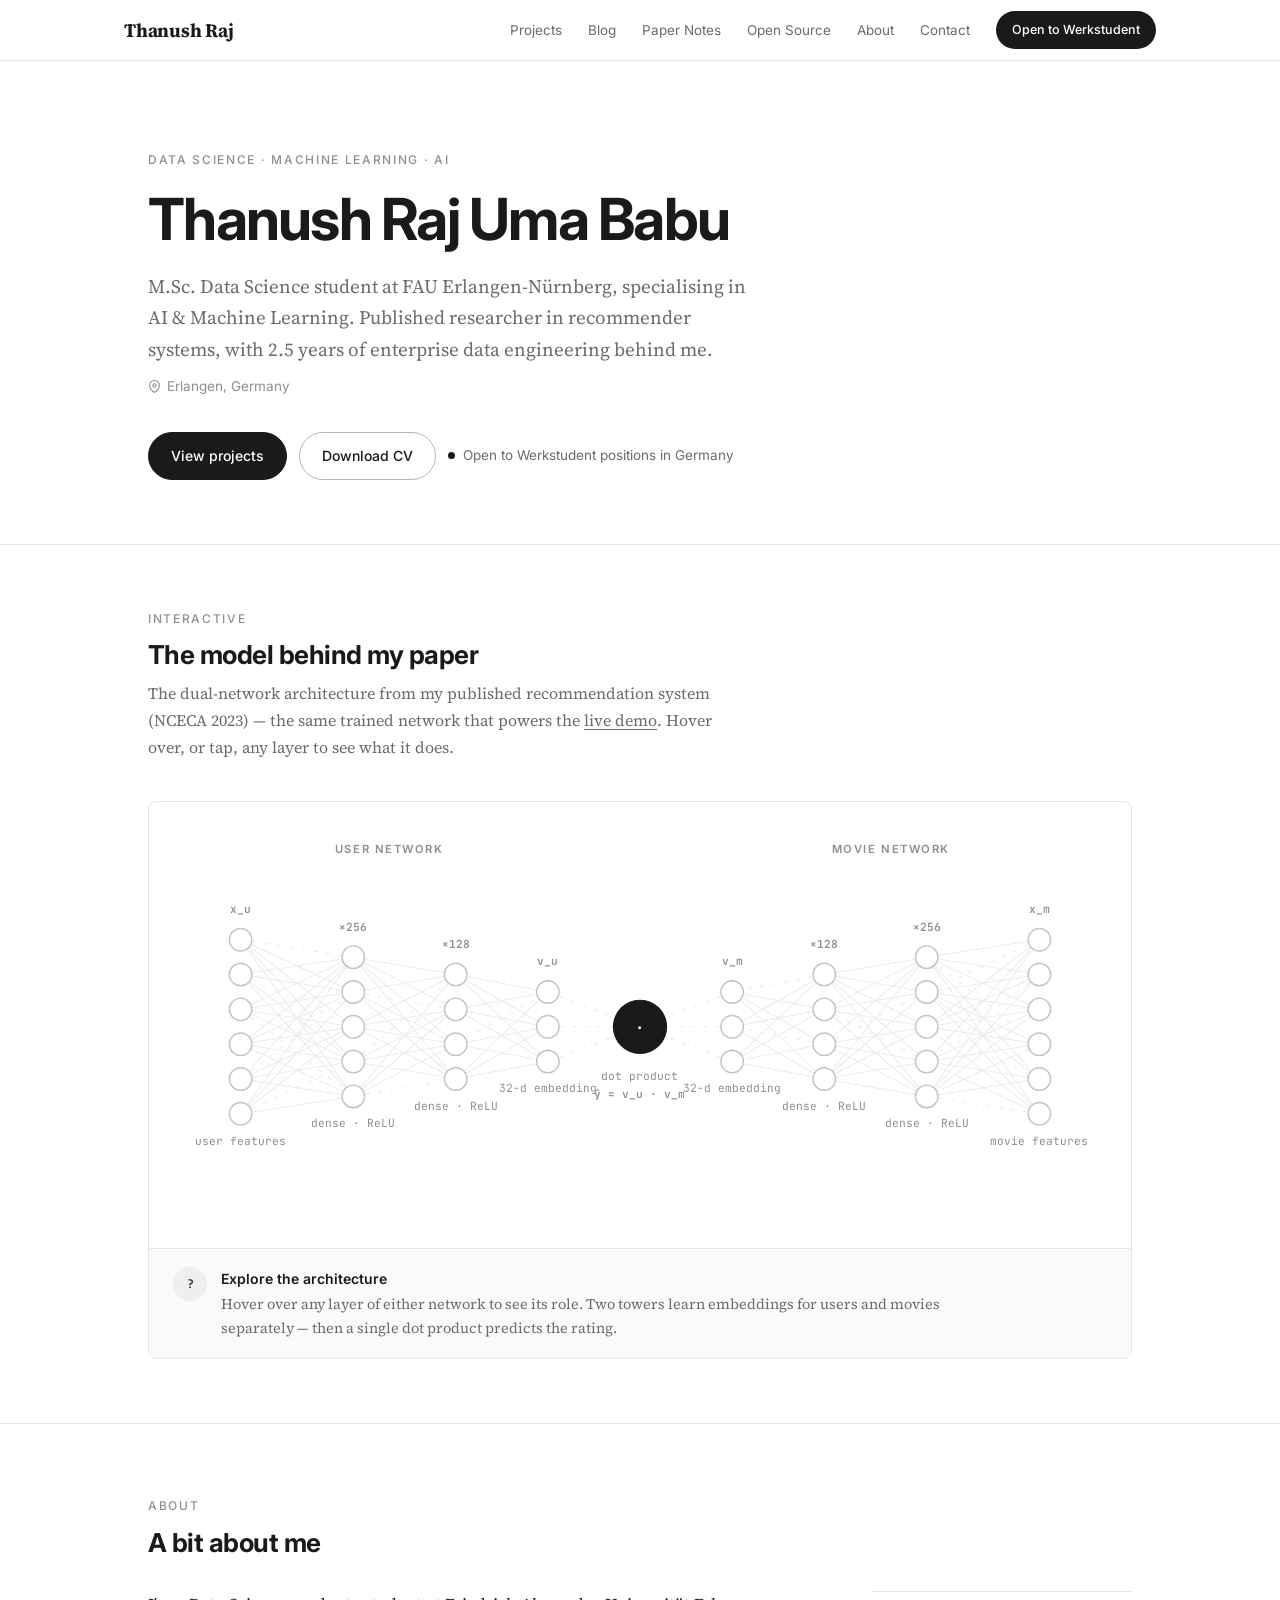
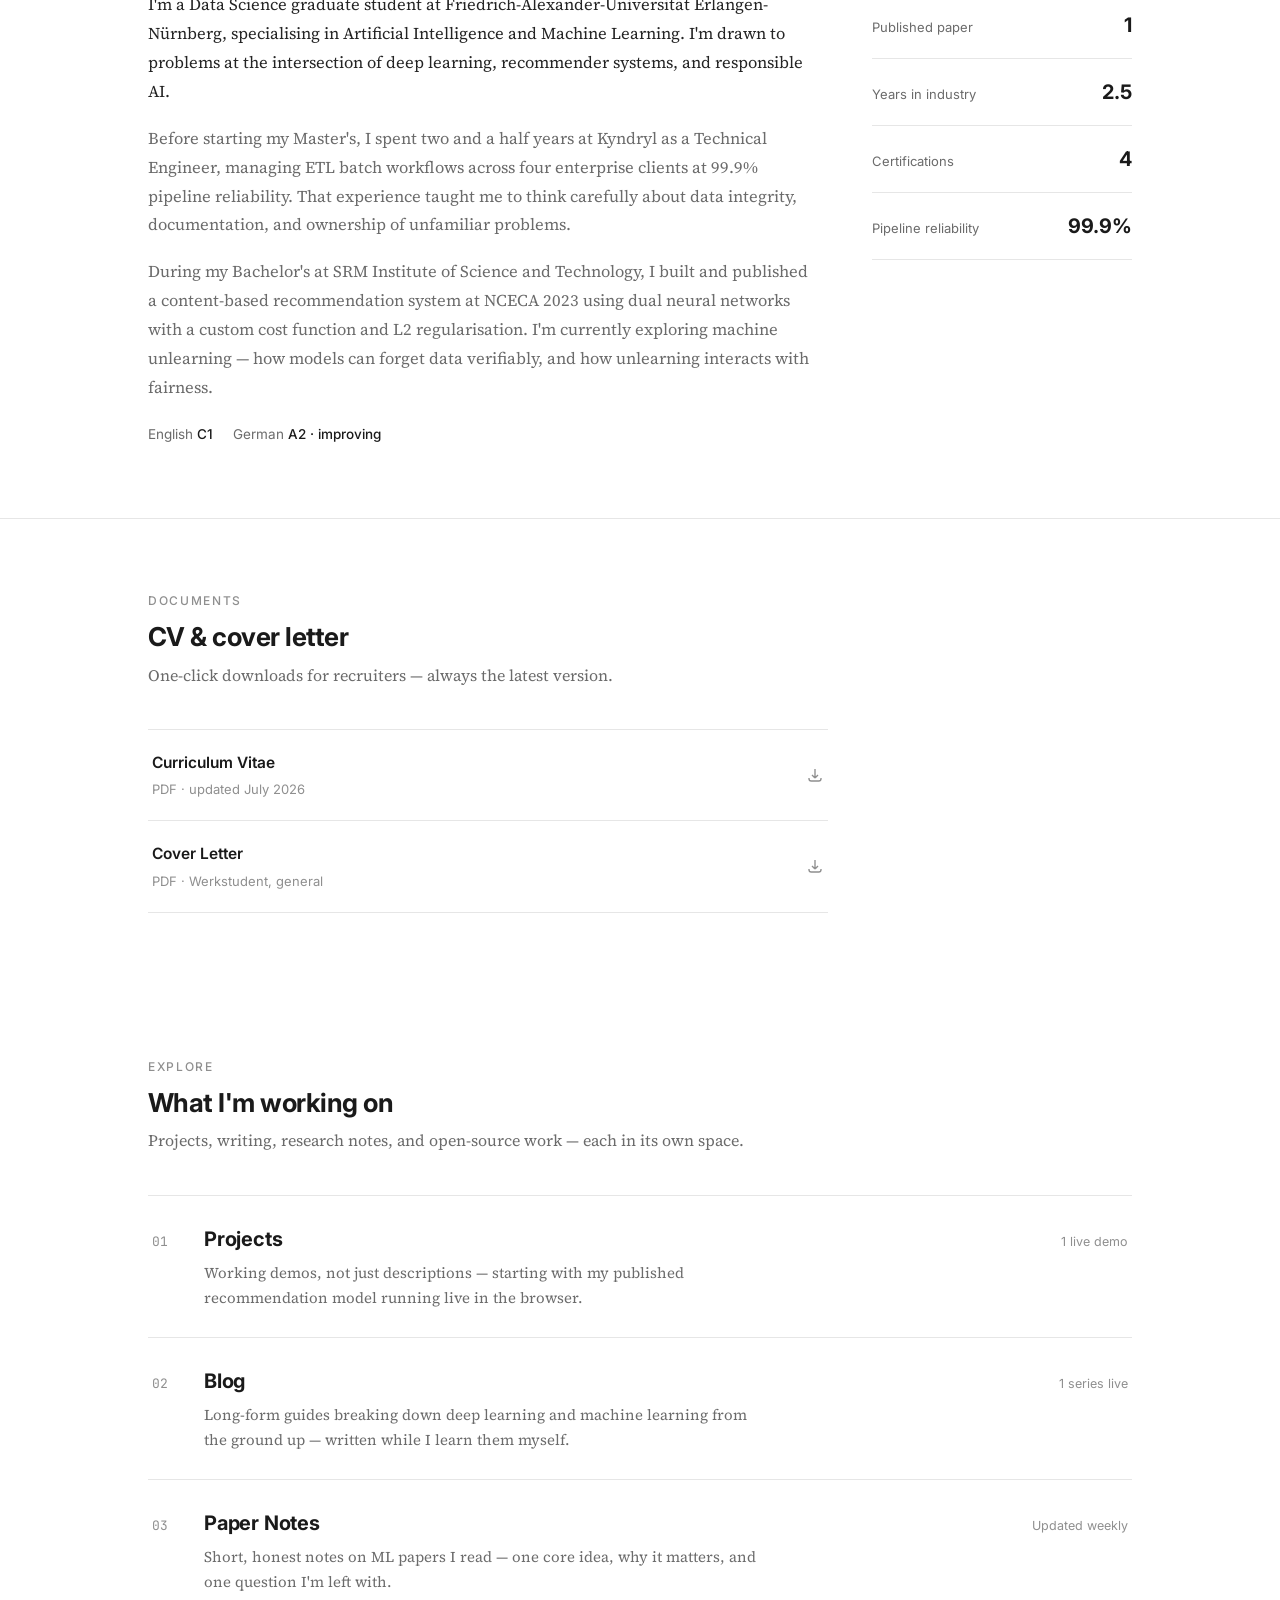
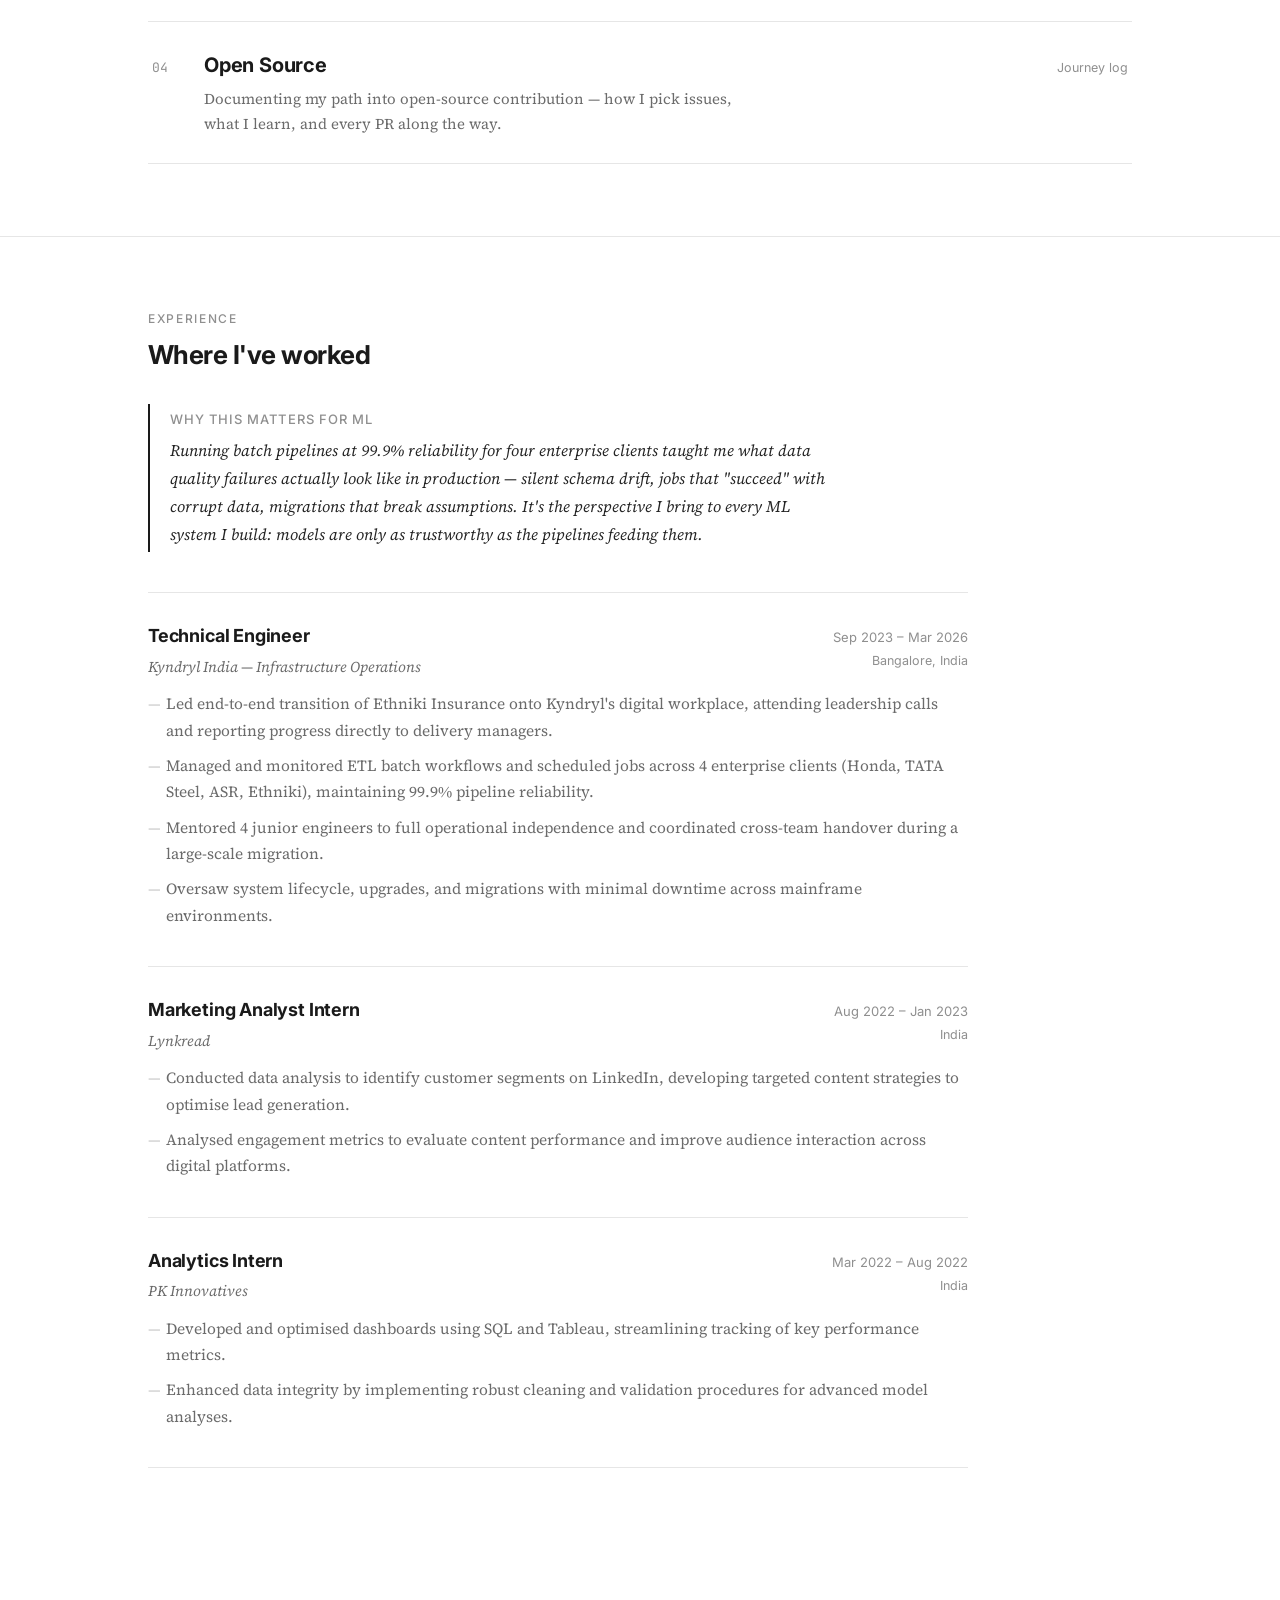
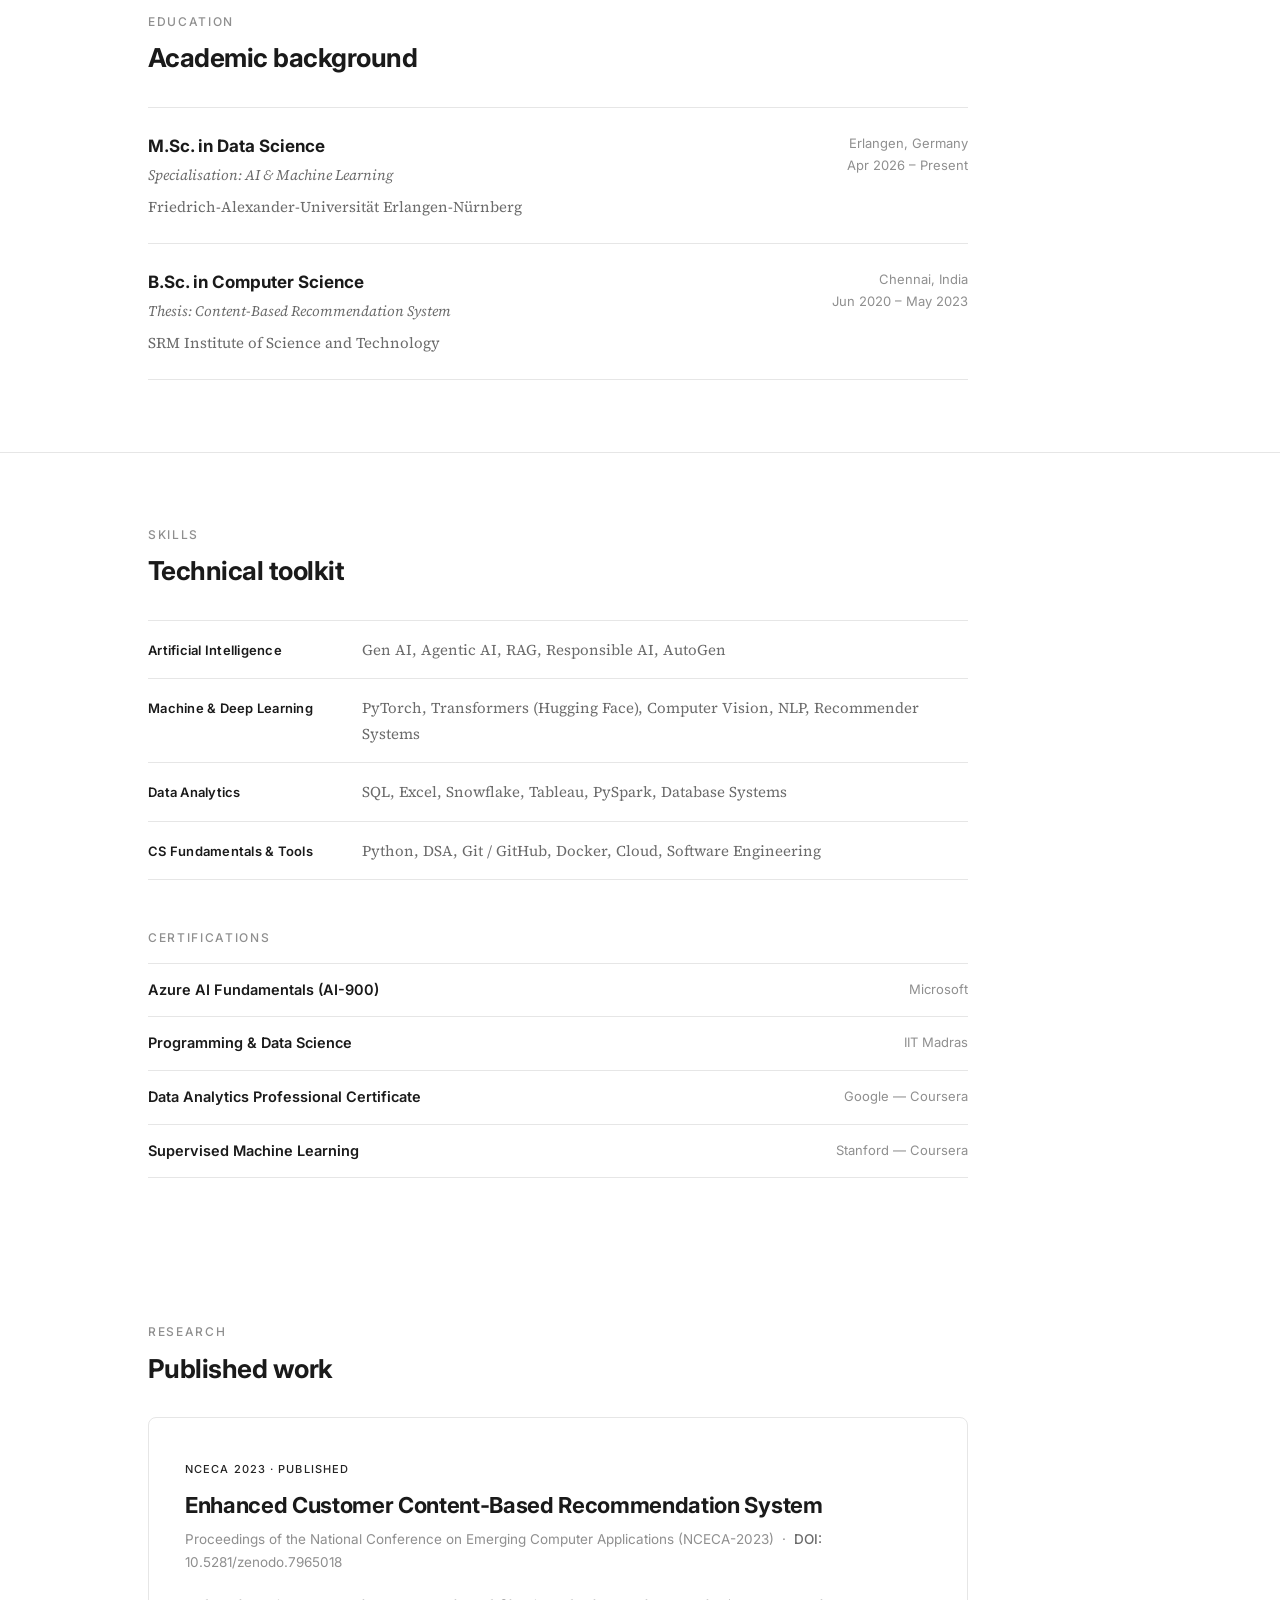
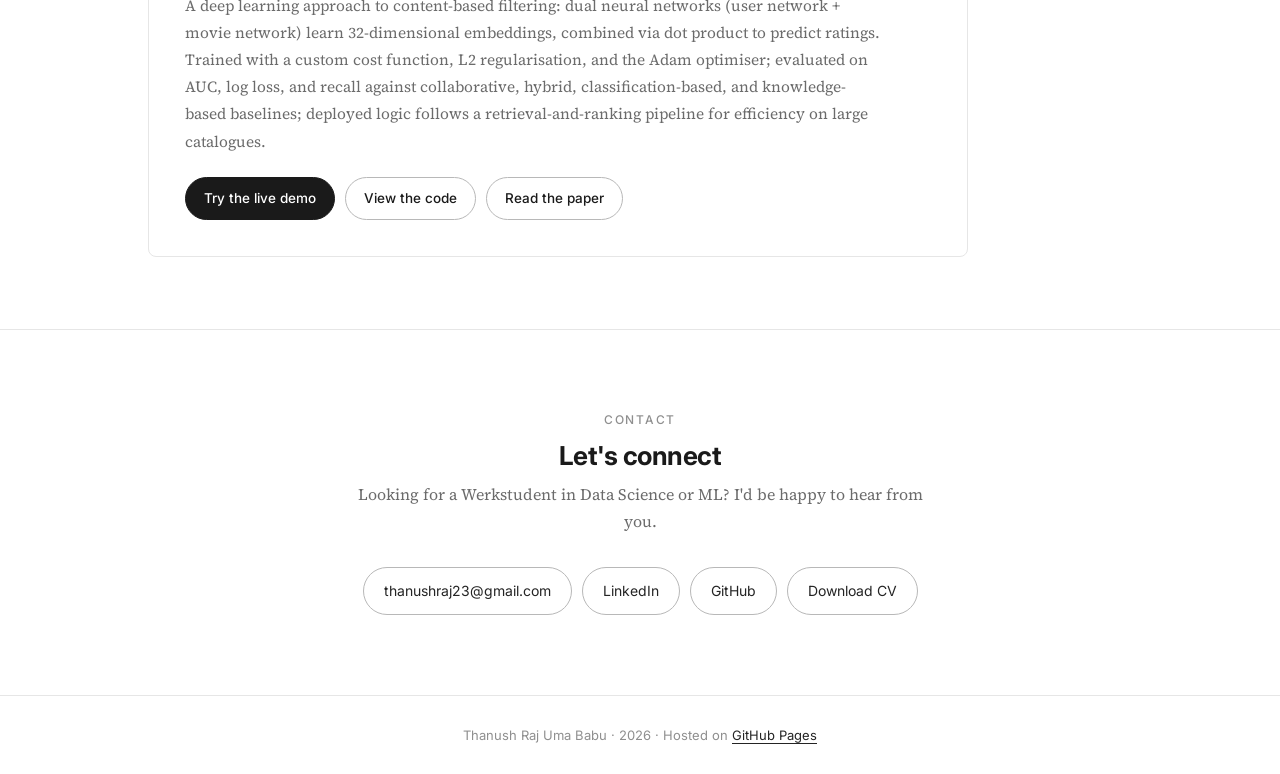
==== index.html @ 1e10fcfc "Add files via upload" ====
<!DOCTYPE html>
<html lang="en">
<head>
<meta charset="UTF-8">
<meta name="viewport" content="width=device-width, initial-scale=1.0">
<title>Thanush Raj Uma Babu — Data Science & ML</title>
<meta name="description" content="Thanush Raj Uma Babu — M.Sc. Data Science at FAU Erlangen-Nürnberg. Machine learning, deep learning, recommender systems. Open to Werkstudent positions in Germany.">
<meta property="og:title" content="Thanush Raj Uma Babu — Data Science & ML">
<meta property="og:description" content="M.Sc. Data Science student at FAU Erlangen-Nürnberg. Published researcher in recommender systems. Open to Werkstudent opportunities.">
<meta property="og:type" content="website">
<link rel="preconnect" href="https://fonts.googleapis.com">
<link rel="preconnect" href="https://fonts.gstatic.com" crossorigin>
<link href="https://fonts.googleapis.com/css2?family=Inter:wght@400;500;600;700&family=Source+Serif+4:ital,opsz,wght@0,8..60,400;0,8..60,600;1,8..60,400&family=JetBrains+Mono:wght@400;500&display=swap" rel="stylesheet">
<link rel="stylesheet" href="assets/style.css">
<style>
/* ─── Hero ─── */
.hero{padding:150px 0 64px;border-bottom:1px solid var(--border);}
.hero-eyebrow{font-family:var(--sans);font-size:12px;font-weight:500;letter-spacing:0.14em;text-transform:uppercase;color:var(--faint);margin-bottom:18px;}
.hero h1{font-family:var(--sans);font-size:clamp(38px,6vw,58px);font-weight:700;color:var(--ink);letter-spacing:-0.03em;line-height:1.08;margin-bottom:20px;}
.hero-sub{font-size:19px;color:var(--text-secondary);max-width:600px;line-height:1.65;margin-bottom:10px;}
.hero-location{font-family:var(--sans);font-size:13.5px;color:var(--faint);margin-bottom:34px;display:flex;align-items:center;gap:6px;}
.hero-actions{display:flex;gap:12px;flex-wrap:wrap;align-items:center;}
.hero-status{font-family:var(--sans);font-size:13.5px;color:var(--text-secondary);}
.hero-status::before{content:'';display:inline-block;width:7px;height:7px;border-radius:50%;background:var(--ink);margin-right:8px;vertical-align:1px;}

/* ─── NN widget: monochrome ─── */
.nn-section{padding:64px 0;border-bottom:1px solid var(--border);}
.nn-frame{border:1px solid var(--border);border-radius:var(--radius-lg);padding:20px 20px 0;overflow:hidden;background:#fff;}
.nn-svg-wrap{overflow-x:auto;}
.nn-svg-wrap svg{min-width:760px;width:100%;height:auto;display:block;}
.nn-node{fill:#fff;stroke:#C4C4C4;stroke-width:1.4;transition:stroke .2s, fill .2s;}
.nn-edge{stroke:#EBEBEB;stroke-width:1;fill:none;transition:stroke .2s, stroke-width .2s;}
.nn-edge.flow{stroke-dasharray:4 8;animation:flowdash 1.8s linear infinite;}
@keyframes flowdash{to{stroke-dashoffset:-24;}}
.nn-label{font-family:var(--mono);font-size:11px;fill:var(--faint);text-anchor:middle;}
.nn-title-label{font-family:var(--sans);font-size:11px;font-weight:600;text-anchor:middle;letter-spacing:1.5px;fill:var(--faint);}
.nn-layer{cursor:pointer;}
.nn-layer:focus{outline:none;}
.nn-layer.active .nn-node,.nn-layer:hover .nn-node{stroke:var(--ink);fill:#EFEFEF;}
.nn-layer.active .nn-label,.nn-layer:hover .nn-label{fill:var(--ink);font-weight:600;}
.nn-dot-node{fill:var(--ink);stroke:var(--ink);}
.nn-info{border-top:1px solid var(--border);margin:16px -20px 0;padding:18px 24px;background:#FAFAFA;min-height:86px;display:flex;gap:14px;align-items:flex-start;}
.nn-info-icon{width:34px;height:34px;border-radius:99px;background:#EFEFEF;color:var(--ink);display:flex;align-items:center;justify-content:center;font-family:var(--mono);font-weight:500;font-size:12px;flex-shrink:0;}
.nn-info-title{font-family:var(--sans);font-size:14px;font-weight:600;margin-bottom:2px;color:var(--ink);}
.nn-info-text{font-size:14.5px;color:var(--text-secondary);line-height:1.65;max-width:760px;}

/* ─── About ─── */
.about-grid{display:grid;grid-template-columns:1fr 260px;gap:56px;align-items:start;}
.about-text p{margin-bottom:18px;color:var(--text);line-height:1.75;font-size:16.5px;}
.about-text p+p{color:var(--text-secondary);}
.lang-row{display:flex;gap:20px;margin-top:20px;font-family:var(--sans);font-size:13.5px;color:var(--text-secondary);}
.lang-row .level{color:var(--ink);font-weight:500;}
.about-stats{display:grid;gap:0;border-top:1px solid var(--border);}
.stat-card{padding:16px 0;border-bottom:1px solid var(--border);display:flex;justify-content:space-between;align-items:baseline;}
.stat-num{font-family:var(--sans);font-size:20px;font-weight:700;color:var(--ink);}
.stat-label{font-family:var(--sans);font-size:13px;color:var(--text-secondary);}

/* ─── Documents ─── */
.doc-list{max-width:var(--prose-w);border-top:1px solid var(--border);}
.doc-row{display:flex;align-items:center;gap:16px;padding:20px 4px;border-bottom:1px solid var(--border);transition:opacity .2s;}
.doc-row:hover .doc-title{text-decoration:underline;text-underline-offset:3px;}
.doc-title{font-family:var(--sans);font-size:15.5px;font-weight:600;color:var(--ink);}
.doc-meta{font-family:var(--sans);font-size:13px;color:var(--faint);margin-top:2px;}
.doc-dl{margin-left:auto;color:var(--faint);flex-shrink:0;}

/* ─── Explore: table of contents ─── */
.explore-list{border-top:1px solid var(--border);}
.explore-row{display:flex;align-items:baseline;gap:24px;padding:26px 4px;border-bottom:1px solid var(--border);}
.explore-row:hover .explore-title{text-decoration:underline;text-underline-offset:4px;}
.explore-num{font-family:var(--mono);font-size:13px;color:var(--faint);min-width:28px;}
.explore-title{font-family:var(--sans);font-size:20px;font-weight:700;color:var(--ink);letter-spacing:-0.01em;}
.explore-desc{font-size:15px;color:var(--text-secondary);margin-top:4px;max-width:560px;}
.explore-count{margin-left:auto;font-family:var(--sans);font-size:12.5px;color:var(--faint);flex-shrink:0;}

/* ─── Experience ─── */
.exp-lens{border-left:2px solid var(--ink);padding:4px 0 4px 20px;margin-bottom:40px;font-size:16px;color:var(--text);line-height:1.75;max-width:var(--prose-w);font-style:italic;}
.exp-lens strong{font-style:normal;font-family:var(--sans);font-size:13px;letter-spacing:0.08em;text-transform:uppercase;color:var(--faint);display:block;margin-bottom:6px;font-weight:500;}
.timeline{border-top:1px solid var(--border);max-width:820px;}
.timeline-item{padding:28px 0;border-bottom:1px solid var(--border);}
.timeline-header{display:flex;justify-content:space-between;align-items:baseline;gap:16px;margin-bottom:12px;flex-wrap:wrap;}
.timeline-role{font-family:var(--sans);font-size:18px;font-weight:700;color:var(--ink);letter-spacing:-0.01em;}
.timeline-company{font-size:15px;color:var(--text-secondary);font-style:italic;margin-top:2px;}
.timeline-meta{text-align:right;flex-shrink:0;}
.timeline-date{font-family:var(--sans);font-size:13px;color:var(--faint);}
.timeline-location{font-family:var(--sans);font-size:12.5px;color:var(--faint);margin-top:2px;}
.timeline-points{list-style:none;padding:0;}
.timeline-points li{position:relative;padding-left:18px;margin-bottom:9px;font-size:15.5px;color:var(--text-secondary);line-height:1.7;}
.timeline-points li::before{content:'—';position:absolute;left:0;color:#C4C4C4;}

/* ─── Education / skills / certs ─── */
.edu-grid{max-width:820px;border-top:1px solid var(--border);}
.edu-card{padding:24px 0;border-bottom:1px solid var(--border);display:flex;justify-content:space-between;gap:20px;flex-wrap:wrap;}
.edu-degree{font-family:var(--sans);font-size:17px;font-weight:700;color:var(--ink);}
.edu-spec{font-size:14.5px;color:var(--text-secondary);font-style:italic;margin:2px 0 6px;}
.edu-school{font-size:15px;color:var(--text-secondary);}
.edu-meta{font-family:var(--sans);font-size:13px;color:var(--faint);text-align:right;}
.skills-list{max-width:820px;border-top:1px solid var(--border);}
.skill-line{display:flex;gap:24px;padding:16px 0;border-bottom:1px solid var(--border);align-items:baseline;}
.skill-cat{font-family:var(--sans);font-size:13px;font-weight:600;color:var(--ink);min-width:190px;letter-spacing:0.02em;}
.skill-items{font-size:15px;color:var(--text-secondary);}
.cert-line{font-size:15px;color:var(--text-secondary);padding:14px 0;border-bottom:1px solid var(--border);display:flex;justify-content:space-between;gap:16px;flex-wrap:wrap;}
.cert-line b{font-family:var(--sans);font-weight:600;color:var(--ink);font-size:14.5px;}
.cert-issuer{font-family:var(--sans);font-size:13px;color:var(--faint);}

/* ─── Publication ─── */
.pub-card{border:1px solid var(--border);border-radius:var(--radius-lg);padding:36px;max-width:820px;}
.pub-title{font-family:var(--sans);font-size:22px;font-weight:700;letter-spacing:-0.015em;margin:10px 0 8px;line-height:1.3;color:var(--ink);}
.pub-venue{font-family:var(--sans);font-size:13.5px;color:var(--faint);margin-bottom:18px;}
.pub-venue strong{color:var(--text-secondary);font-weight:500;}
.pub-actions{display:flex;gap:10px;margin-top:22px;flex-wrap:wrap;}

@media(max-width:768px){
  .about-grid{grid-template-columns:1fr;gap:32px;}
  .hero h1{font-size:38px;}
  .hero-actions .btn{width:100%;justify-content:center;}
  .explore-row{flex-wrap:wrap;}
  .explore-count{margin-left:52px;}
  .edu-meta{text-align:left;}
  .skill-line{flex-direction:column;gap:4px;}
}
</style>
</head>
<body>

<nav class="nav" id="nav">
  <div class="nav-inner">
    <a href="index.html" class="nav-logo">Thanush Raj</a>
    <div class="nav-links" id="navLinks">
      <a href="projects/index.html">Projects</a>
      <a href="blog/index.html">Blog</a>
      <a href="notes/index.html">Paper Notes</a>
      <a href="opensource/index.html">Open Source</a>
      <a href="#about">About</a>
      <a href="#contact">Contact</a>
      <a href="#contact" class="werkstudent-badge">Open to Werkstudent</a>
    </div>
    <button class="nav-toggle" id="navToggle" aria-label="Menu"><span></span><span></span><span></span></button>
  </div>
</nav>

<!-- ═══ Hero ═══ -->
<section class="hero">
  <div class="wrap">
    <p class="hero-eyebrow">Data Science · Machine Learning · AI</p>
    <h1>Thanush Raj Uma Babu</h1>
    <p class="hero-sub">M.Sc. Data Science student at FAU Erlangen-Nürnberg, specialising in AI &amp; Machine Learning. Published researcher in recommender systems, with 2.5 years of enterprise data engineering behind me.</p>
    <p class="hero-location">
      <svg width="13" height="13" fill="none" stroke="currentColor" stroke-width="2" viewBox="0 0 24 24"><path d="M21 10c0 7-9 13-9 13s-9-6-9-13a9 9 0 1118 0z"/><circle cx="12" cy="10" r="3"/></svg>
      Erlangen, Germany
    </p>
    <div class="hero-actions">
      <a href="projects/index.html" class="btn btn-primary">View projects</a>
      <a href="assets/Thanush_Raj_CV.pdf" download class="btn btn-outline">Download CV</a>
      <span class="hero-status">Open to Werkstudent positions in Germany</span>
    </div>
  </div>
</section>

<!-- ═══ Interactive NN Widget ═══ -->
<section class="nn-section">
  <div class="wrap">
    <p class="section-label">Interactive</p>
    <h2 class="section-title">The model behind my paper</h2>
    <p class="section-desc">The dual-network architecture from my published recommendation system (NCECA 2023) — the same trained network that powers the <a href="projects/recommender-demo.html" style="text-decoration:underline;text-underline-offset:3px;">live demo</a>. Hover over, or tap, any layer to see what it does.</p>
    <div class="nn-frame">
      <div class="nn-svg-wrap">
      <svg viewBox="0 0 920 400" xmlns="http://www.w3.org/2000/svg" role="img" aria-label="Interactive diagram of a dual neural network recommender: a user network and a movie network each map features to a 32-dimensional embedding, combined with a dot product to predict a rating.">
        <text x="215" y="30" class="nn-title-label">USER NETWORK</text>
        <text x="705" y="30" class="nn-title-label">MOVIE NETWORK</text>
        <g id="edges"></g>
        <g id="layers"></g>
        <g class="nn-layer" id="layer-dot" tabindex="0">
          <circle cx="460" cy="200" r="26" class="nn-dot-node"></circle>
          <text x="460" y="206" text-anchor="middle" font-family="JetBrains Mono, monospace" font-size="15" font-weight="600" fill="#fff">·</text>
          <text x="460" y="252" class="nn-label">dot product</text>
          <text x="460" y="270" class="nn-label" font-weight="600">ŷ = v_u · v_m</text>
        </g>
      </svg>
      </div>
      <div class="nn-info" id="nnInfo">
        <div class="nn-info-icon" id="nnInfoIcon">?</div>
        <div>
          <div class="nn-info-title" id="nnInfoTitle">Explore the architecture</div>
          <div class="nn-info-text" id="nnInfoText">Hover over any layer of either network to see its role. Two towers learn embeddings for users and movies separately — then a single dot product predicts the rating.</div>
        </div>
      </div>
    </div>
  </div>
</section>

<!-- ═══ About ═══ -->
<section class="section" id="about">
  <div class="wrap">
    <p class="section-label">About</p>
    <h2 class="section-title">A bit about me</h2>
    <div style="height:24px;"></div>
    <div class="about-grid">
      <div class="about-text">
        <p>I'm a Data Science graduate student at Friedrich-Alexander-Universität Erlangen-Nürnberg, specialising in Artificial Intelligence and Machine Learning. I'm drawn to problems at the intersection of deep learning, recommender systems, and responsible AI.</p>
        <p>Before starting my Master's, I spent two and a half years at Kyndryl as a Technical Engineer, managing ETL batch workflows across four enterprise clients at 99.9% pipeline reliability. That experience taught me to think carefully about data integrity, documentation, and ownership of unfamiliar problems.</p>
        <p>During my Bachelor's at SRM Institute of Science and Technology, I built and published a content-based recommendation system at NCECA 2023 using dual neural networks with a custom cost function and L2 regularisation. I'm currently exploring machine unlearning — how models can forget data verifiably, and how unlearning interacts with fairness.</p>
        <div class="lang-row">
          <span>English <span class="level">C1</span></span>
          <span>German <span class="level">A2 · improving</span></span>
        </div>
      </div>
      <div class="about-stats">
        <div class="stat-card"><span class="stat-label">Published paper</span><span class="stat-num">1</span></div>
        <div class="stat-card"><span class="stat-label">Years in industry</span><span class="stat-num">2.5</span></div>
        <div class="stat-card"><span class="stat-label">Certifications</span><span class="stat-num">4</span></div>
        <div class="stat-card"><span class="stat-label">Pipeline reliability</span><span class="stat-num">99.9%</span></div>
      </div>
    </div>
  </div>
</section>

<!-- ═══ Documents ═══ -->
<section class="section alt" id="documents">
  <div class="wrap">
    <p class="section-label">Documents</p>
    <h2 class="section-title">CV &amp; cover letter</h2>
    <p class="section-desc">One-click downloads for recruiters — always the latest version.</p>
    <div class="doc-list">
      <a href="assets/Thanush_Raj_CV.pdf" download class="doc-row">
        <div>
          <div class="doc-title">Curriculum Vitae</div>
          <div class="doc-meta">PDF · updated July 2026</div>
        </div>
        <svg class="doc-dl" width="18" height="18" fill="none" stroke="currentColor" stroke-width="1.8" viewBox="0 0 24 24"><path d="M4 16v1a3 3 0 003 3h10a3 3 0 003-3v-1m-4-4l-4 4m0 0l-4-4m4 4V4"/></svg>
      </a>
      <a href="assets/Thanush_Raj_Cover_Letter.pdf" download class="doc-row">
        <div>
          <div class="doc-title">Cover Letter</div>
          <div class="doc-meta">PDF · Werkstudent, general</div>
        </div>
        <svg class="doc-dl" width="18" height="18" fill="none" stroke="currentColor" stroke-width="1.8" viewBox="0 0 24 24"><path d="M4 16v1a3 3 0 003 3h10a3 3 0 003-3v-1m-4-4l-4 4m0 0l-4-4m4 4V4"/></svg>
      </a>
    </div>
  </div>
</section>

<!-- ═══ Explore ═══ -->
<section class="section" id="explore">
  <div class="wrap">
    <p class="section-label">Explore</p>
    <h2 class="section-title">What I'm working on</h2>
    <p class="section-desc">Projects, writing, research notes, and open-source work — each in its own space.</p>
    <div class="explore-list">
      <a href="projects/index.html" class="explore-row">
        <span class="explore-num">01</span>
        <div>
          <div class="explore-title">Projects</div>
          <p class="explore-desc">Working demos, not just descriptions — starting with my published recommendation model running live in the browser.</p>
        </div>
        <span class="explore-count">1 live demo</span>
      </a>
      <a href="blog/index.html" class="explore-row">
        <span class="explore-num">02</span>
        <div>
          <div class="explore-title">Blog</div>
          <p class="explore-desc">Long-form guides breaking down deep learning and machine learning from the ground up — written while I learn them myself.</p>
        </div>
        <span class="explore-count">1 series live</span>
      </a>
      <a href="notes/index.html" class="explore-row">
        <span class="explore-num">03</span>
        <div>
          <div class="explore-title">Paper Notes</div>
          <p class="explore-desc">Short, honest notes on ML papers I read — one core idea, why it matters, and one question I'm left with.</p>
        </div>
        <span class="explore-count">Updated weekly</span>
      </a>
      <a href="opensource/index.html" class="explore-row">
        <span class="explore-num">04</span>
        <div>
          <div class="explore-title">Open Source</div>
          <p class="explore-desc">Documenting my path into open-source contribution — how I pick issues, what I learn, and every PR along the way.</p>
        </div>
        <span class="explore-count">Journey log</span>
      </a>
    </div>
  </div>
</section>

<!-- ═══ Experience ═══ -->
<section class="section alt" id="experience">
  <div class="wrap">
    <p class="section-label">Experience</p>
    <h2 class="section-title">Where I've worked</h2>
    <div style="height:24px;"></div>
    <div class="exp-lens">
      <strong>Why this matters for ML</strong>
      Running batch pipelines at 99.9% reliability for four enterprise clients taught me what data quality failures actually look like in production — silent schema drift, jobs that "succeed" with corrupt data, migrations that break assumptions. It's the perspective I bring to every ML system I build: models are only as trustworthy as the pipelines feeding them.
    </div>
    <div class="timeline">
      <div class="timeline-item">
        <div class="timeline-header">
          <div>
            <div class="timeline-role">Technical Engineer</div>
            <div class="timeline-company">Kyndryl India — Infrastructure Operations</div>
          </div>
          <div class="timeline-meta">
            <div class="timeline-date">Sep 2023 – Mar 2026</div>
            <div class="timeline-location">Bangalore, India</div>
          </div>
        </div>
        <ul class="timeline-points">
          <li>Led end-to-end transition of Ethniki Insurance onto Kyndryl's digital workplace, attending leadership calls and reporting progress directly to delivery managers.</li>
          <li>Managed and monitored ETL batch workflows and scheduled jobs across 4 enterprise clients (Honda, TATA Steel, ASR, Ethniki), maintaining 99.9% pipeline reliability.</li>
          <li>Mentored 4 junior engineers to full operational independence and coordinated cross-team handover during a large-scale migration.</li>
          <li>Oversaw system lifecycle, upgrades, and migrations with minimal downtime across mainframe environments.</li>
        </ul>
      </div>
      <div class="timeline-item">
        <div class="timeline-header">
          <div>
            <div class="timeline-role">Marketing Analyst Intern</div>
            <div class="timeline-company">Lynkread</div>
          </div>
          <div class="timeline-meta">
            <div class="timeline-date">Aug 2022 – Jan 2023</div>
            <div class="timeline-location">India</div>
          </div>
        </div>
        <ul class="timeline-points">
          <li>Conducted data analysis to identify customer segments on LinkedIn, developing targeted content strategies to optimise lead generation.</li>
          <li>Analysed engagement metrics to evaluate content performance and improve audience interaction across digital platforms.</li>
        </ul>
      </div>
      <div class="timeline-item">
        <div class="timeline-header">
          <div>
            <div class="timeline-role">Analytics Intern</div>
            <div class="timeline-company">PK Innovatives</div>
          </div>
          <div class="timeline-meta">
            <div class="timeline-date">Mar 2022 – Aug 2022</div>
            <div class="timeline-location">India</div>
          </div>
        </div>
        <ul class="timeline-points">
          <li>Developed and optimised dashboards using SQL and Tableau, streamlining tracking of key performance metrics.</li>
          <li>Enhanced data integrity by implementing robust cleaning and validation procedures for advanced model analyses.</li>
        </ul>
      </div>
    </div>
  </div>
</section>

<!-- ═══ Education ═══ -->
<section class="section" id="education">
  <div class="wrap">
    <p class="section-label">Education</p>
    <h2 class="section-title">Academic background</h2>
    <div style="height:24px;"></div>
    <div class="edu-grid">
      <div class="edu-card">
        <div>
          <div class="edu-degree">M.Sc. in Data Science</div>
          <div class="edu-spec">Specialisation: AI &amp; Machine Learning</div>
          <div class="edu-school">Friedrich-Alexander-Universität Erlangen-Nürnberg</div>
        </div>
        <div class="edu-meta">Erlangen, Germany<br>Apr 2026 – Present</div>
      </div>
      <div class="edu-card">
        <div>
          <div class="edu-degree">B.Sc. in Computer Science</div>
          <div class="edu-spec">Thesis: Content-Based Recommendation System</div>
          <div class="edu-school">SRM Institute of Science and Technology</div>
        </div>
        <div class="edu-meta">Chennai, India<br>Jun 2020 – May 2023</div>
      </div>
    </div>
  </div>
</section>

<!-- ═══ Skills ═══ -->
<section class="section alt" id="skills">
  <div class="wrap">
    <p class="section-label">Skills</p>
    <h2 class="section-title">Technical toolkit</h2>
    <div style="height:24px;"></div>
    <div class="skills-list">
      <div class="skill-line"><span class="skill-cat">Artificial Intelligence</span><span class="skill-items">Gen AI, Agentic AI, RAG, Responsible AI, AutoGen</span></div>
      <div class="skill-line"><span class="skill-cat">Machine &amp; Deep Learning</span><span class="skill-items">PyTorch, Transformers (Hugging Face), Computer Vision, NLP, Recommender Systems</span></div>
      <div class="skill-line"><span class="skill-cat">Data Analytics</span><span class="skill-items">SQL, Excel, Snowflake, Tableau, PySpark, Database Systems</span></div>
      <div class="skill-line"><span class="skill-cat">CS Fundamentals &amp; Tools</span><span class="skill-items">Python, DSA, Git / GitHub, Docker, Cloud, Software Engineering</span></div>
    </div>
    <div style="margin-top:48px;">
      <p class="section-label">Certifications</p>
      <div class="skills-list" style="margin-top:14px;">
        <div class="cert-line"><b>Azure AI Fundamentals (AI-900)</b><span class="cert-issuer">Microsoft</span></div>
        <div class="cert-line"><b>Programming &amp; Data Science</b><span class="cert-issuer">IIT Madras</span></div>
        <div class="cert-line"><b>Data Analytics Professional Certificate</b><span class="cert-issuer">Google — Coursera</span></div>
        <div class="cert-line"><b>Supervised Machine Learning</b><span class="cert-issuer">Stanford — Coursera</span></div>
      </div>
    </div>
  </div>
</section>

<!-- ═══ Research ═══ -->
<section class="section" id="research">
  <div class="wrap">
    <p class="section-label">Research</p>
    <h2 class="section-title">Published work</h2>
    <div style="height:24px;"></div>
    <div class="pub-card">
      <span class="tag">NCECA 2023 · Published</span>
      <h3 class="pub-title">Enhanced Customer Content-Based Recommendation System</h3>
      <p class="pub-venue">Proceedings of the National Conference on Emerging Computer Applications (NCECA-2023) &nbsp;·&nbsp; <strong>DOI:</strong> 10.5281/zenodo.7965018</p>
      <p style="font-size:15.5px;color:var(--text-secondary);line-height:1.75;max-width:700px;">
        A deep learning approach to content-based filtering: dual neural networks (user network + movie network) learn 32-dimensional embeddings, combined via dot product to predict ratings. Trained with a custom cost function, L2 regularisation, and the Adam optimiser; evaluated on AUC, log loss, and recall against collaborative, hybrid, classification-based, and knowledge-based baselines; deployed logic follows a retrieval-and-ranking pipeline for efficiency on large catalogues.
      </p>
      <div class="pub-actions">
        <a href="projects/recommender-demo.html" class="btn btn-primary" style="padding:9px 18px;font-size:13.5px;">Try the live demo</a>
        <a href="https://github.com/thanushthrony/movie-recommender" target="_blank" rel="noopener" class="btn btn-ghost" style="padding:9px 18px;font-size:13.5px;">View the code</a>
        <a href="https://doi.org/10.5281/zenodo.7965018" target="_blank" rel="noopener" class="btn btn-ghost" style="padding:9px 18px;font-size:13.5px;">Read the paper</a>
      </div>
    </div>
  </div>
</section>

<!-- ═══ Contact ═══ -->
<section class="contact-section" id="contact">
  <div class="wrap contact-inner">
    <p class="section-label">Contact</p>
    <h2 class="section-title">Let's connect</h2>
    <p class="section-desc">Looking for a Werkstudent in Data Science or ML? I'd be happy to hear from you.</p>
    <div class="contact-links">
      <a href="mailto:thanushraj23@gmail.com" class="contact-link">thanushraj23@gmail.com</a>
      <a href="https://linkedin.com/in/thanush-raj/" target="_blank" rel="noopener" class="contact-link">LinkedIn</a>
      <a href="https://github.com/thanushthrony" target="_blank" rel="noopener" class="contact-link">GitHub</a>
      <a href="assets/Thanush_Raj_CV.pdf" download class="contact-link">Download CV</a>
    </div>
  </div>
</section>

<footer>
  <div class="wrap"><p>Thanush Raj Uma Babu · 2026 · Hosted on <a href="https://pages.github.com/" target="_blank" rel="noopener">GitHub Pages</a></p></div>
</footer>

<script>
/* ── Nav ── */
const nav=document.getElementById('nav');
window.addEventListener('scroll',()=>nav.classList.toggle('scrolled',window.scrollY>40));
document.getElementById('navToggle').addEventListener('click',()=>document.getElementById('navLinks').classList.toggle('open'));
document.querySelectorAll('.nav-links a').forEach(a=>a.addEventListener('click',()=>document.getElementById('navLinks').classList.remove('open')));

/* ── Neural network widget ── */
(function(){
  const svgNS='http://www.w3.org/2000/svg';
  const edgesG=document.getElementById('edges');
  const layersG=document.getElementById('layers');
  const CY=200, GAP=34;

  const layers=[
    ['u-in',  70, 6, 'x_u', 'user features',  'user'],
    ['u-h1', 180, 5, '×256','dense · ReLU',   'user'],
    ['u-h2', 280, 4, '×128','dense · ReLU',   'user'],
    ['u-out',370, 3, 'v_u', '32-d embedding', 'user'],
    ['m-out',550, 3, 'v_m', '32-d embedding', 'movie'],
    ['m-h2', 640, 4, '×128','dense · ReLU',   'movie'],
    ['m-h1', 740, 5, '×256','dense · ReLU',   'movie'],
    ['m-in', 850, 6, 'x_m', 'movie features', 'movie'],
  ];

  const info={
    'u-in':  ['x_u','User features (14)',"The user's average rating per genre — 14 numbers that describe taste. Rated Sci-Fi movies 4.5 on average? That's one of these inputs."],
    'u-h1':  ['256','User dense layer (256 units)',"The first hidden layer. 256 ReLU units learn broad patterns: which combinations of genre preferences tend to go together."],
    'u-h2':  ['128','User dense layer (128 units)',"The network compresses its understanding into 128 units, keeping only the strongest signals about this user."],
    'u-out': ['v_u','User embedding (32-d)',"The output: one user's entire taste profile, summarised as just 32 numbers (L2-normalised) in a shared embedding space."],
    'm-in':  ['x_m','Movie features (16)',"The movie's content profile — release year, average rating, and 14 genre flags. No other users needed: this is what makes the system content-based."],
    'm-h1':  ['256','Movie dense layer (256 units)',"A mirror of the user tower: 256 ReLU units start turning raw content features into something comparable to taste."],
    'm-h2':  ['128','Movie dense layer (128 units)',"Progressive compression: 128 units distill the movie's content toward the shared embedding space."],
    'm-out': ['v_m','Movie embedding (32-d)',"The movie, summarised in the same 32-dimensional space as the user — so the two can be directly compared. These exact vectors power the live demo."],
    'dot':   ['ŷ','Dot product → prediction',"One multiplication predicts the rating: ŷ = v_u · v_m. Trained by minimising squared error with L2 regularisation (to fight overfitting on sparse data), optimised with Adam. Bonus: distances between v_m vectors also give 'similar movies' for free."],
  };

  function nodePositions(x,count){
    const ys=[]; const start=CY-((count-1)*GAP)/2;
    for(let i=0;i<count;i++) ys.push(start+i*GAP);
    return ys.map(y=>({x,y}));
  }
  const pos={};
  layers.forEach(([id,x,n])=>pos[id]=nodePositions(x,n));

  const chains=[['u-in','u-h1','u-h2','u-out'],['m-in','m-h1','m-h2','m-out']];
  const edgeIndex={};
  layers.forEach(([id])=>edgeIndex[id]=[]);
  let ec=0;
  chains.forEach(chain=>{
    for(let i=0;i<chain.length-1;i++){
      const a=chain[i],b=chain[i+1];
      pos[a].forEach(p1=>pos[b].forEach(p2=>{
        const l=document.createElementNS(svgNS,'line');
        l.setAttribute('x1',p1.x);l.setAttribute('y1',p1.y);
        l.setAttribute('x2',p2.x);l.setAttribute('y2',p2.y);
        l.setAttribute('class','nn-edge'+((ec%7===0)?' flow':''));
        edgesG.appendChild(l);
        edgeIndex[a].push(l);edgeIndex[b].push(l);
        ec++;
      }));
    }
  });
  ['u-out','m-out'].forEach(id=>{
    pos[id].forEach(p=>{
      const l=document.createElementNS(svgNS,'line');
      l.setAttribute('x1',p.x);l.setAttribute('y1',p.y);
      l.setAttribute('x2',460);l.setAttribute('y2',CY);
      l.setAttribute('class','nn-edge flow');
      edgesG.appendChild(l);
      edgeIndex[id].push(l);
    });
  });

  layers.forEach(([id,x,n,top,bottom,tower])=>{
    const g=document.createElementNS(svgNS,'g');
    g.setAttribute('class','nn-layer '+tower);
    g.setAttribute('id','layer-'+id);
    g.setAttribute('tabindex','0');
    const hit=document.createElementNS(svgNS,'rect');
    hit.setAttribute('x',x-40);hit.setAttribute('y',40);
    hit.setAttribute('width',80);hit.setAttribute('height',320);
    hit.setAttribute('fill','transparent');
    g.appendChild(hit);
    pos[id].forEach(p=>{
      const c=document.createElementNS(svgNS,'circle');
      c.setAttribute('cx',p.x);c.setAttribute('cy',p.y);c.setAttribute('r',11);
      c.setAttribute('class','nn-node');
      g.appendChild(c);
    });
    const t1=document.createElementNS(svgNS,'text');
    t1.setAttribute('x',x);t1.setAttribute('y',CY-((n-1)*GAP)/2-26);
    t1.setAttribute('class','nn-label');t1.setAttribute('font-weight','600');
    t1.textContent=top; g.appendChild(t1);
    const t2=document.createElementNS(svgNS,'text');
    t2.setAttribute('x',x);t2.setAttribute('y',CY+((n-1)*GAP)/2+30);
    t2.setAttribute('class','nn-label');
    t2.textContent=bottom; g.appendChild(t2);
    layersG.appendChild(g);
  });

  const iIcon=document.getElementById('nnInfoIcon');
  const iTitle=document.getElementById('nnInfoTitle');
  const iText=document.getElementById('nnInfoText');
  const defaultInfo=['?','Explore the architecture',"Hover over any layer of either network to see its role. Two towers learn embeddings for users and movies separately — then a single dot product predicts the rating."];
  let activeEl=null;

  function setInfo(id){
    const d=id?info[id]:null;
    const [icon,title,text]=d||defaultInfo;
    iIcon.textContent=icon;
    iTitle.textContent=title;
    iText.textContent=text;
  }
  function highlight(id,on){
    (edgeIndex[id]||[]).forEach(l=>{
      l.style.stroke=on?'#1A1A1A':'';
      l.style.strokeWidth=on?'1.4':'';
    });
  }
  function activate(g,id){
    if(activeEl){activeEl.classList.remove('active');const prev=activeEl.dataset.lid;if(prev&&prev!=='dot')highlight(prev,false);}
    activeEl=g;g.classList.add('active');g.dataset.lid=id;
    if(id!=='dot')highlight(id,true);
    setInfo(id);
  }
  function deactivate(){
    if(activeEl){activeEl.classList.remove('active');const prev=activeEl.dataset.lid;if(prev&&prev!=='dot')highlight(prev,false);activeEl=null;}
    setInfo(null);
  }

  layers.forEach(([id])=>{
    const g=document.getElementById('layer-'+id);
    g.addEventListener('mouseenter',()=>activate(g,id));
    g.addEventListener('mouseleave',deactivate);
    g.addEventListener('focus',()=>activate(g,id));
    g.addEventListener('blur',deactivate);
    g.addEventListener('click',e=>{e.preventDefault();activate(g,id);});
  });
  const dotG=document.getElementById('layer-dot');
  dotG.addEventListener('mouseenter',()=>activate(dotG,'dot'));
  dotG.addEventListener('mouseleave',deactivate);
  dotG.addEventListener('focus',()=>activate(dotG,'dot'));
  dotG.addEventListener('click',e=>{e.preventDefault();activate(dotG,'dot');});
})();
</script>
</body>
</html>
---- assets/style.css ----
/* ═══ Thanush Raj — minimal editorial design system ═══ */
*,*::before,*::after{box-sizing:border-box;margin:0;padding:0;}
:root{
  --bg:#FFFFFF;
  --surface:#FFFFFF;
  /* monochrome remapping — legacy color vars resolve to ink/gray so all pages restyle */
  --hero-from:#1A1A1A;
  --hero-to:#1A1A1A;
  --primary:#1A1A1A;
  --primary-soft:#F5F5F5;
  --mint:#1A1A1A;
  --mint-soft:#F5F5F5;
  --amber:#8F8F8F;
  --amber-soft:#F7F7F7;
  --coral:#8F8F8F;
  --coral-soft:#F7F7F7;
  --violet:#1A1A1A;
  --violet-soft:#F5F5F5;
  --text:#242424;
  --ink:#1A1A1A;
  --text-secondary:#6B6B6B;
  --faint:#8F8F8F;
  --border:#E6E6E6;
  --border-light:#F0F0F0;
  --code-bg:#F7F7F7;
  --radius:6px;
  --radius-lg:8px;
  --shadow:none;
  --shadow-lg:none;
  --mono:'JetBrains Mono', ui-monospace, monospace;
  --sans:'Inter', -apple-system, BlinkMacSystemFont, sans-serif;
  --serif:'Source Serif 4', Georgia, 'Times New Roman', serif;
  --max-w:1032px;
  --prose-w:680px;
  --section-py:72px;
}
html{scroll-behavior:smooth;-webkit-font-smoothing:antialiased;text-rendering:optimizeLegibility;}
body{font-family:var(--serif);color:var(--text);background:var(--bg);line-height:1.7;font-size:16px;}
a{color:inherit;text-decoration:none;}
img{max-width:100%;display:block;}
.wrap{max-width:var(--max-w);margin:0 auto;padding:0 24px;}
.prose{max-width:var(--prose-w);}

/* ─── Navigation: always light, thin rule ─── */
.nav{position:fixed;top:0;left:0;right:0;z-index:100;padding:0 24px;background:rgba(255,255,255,0.96);backdrop-filter:blur(8px);-webkit-backdrop-filter:blur(8px);border-bottom:1px solid var(--border);}
.nav.dark-page{background:rgba(255,255,255,0.96);}
.nav.scrolled{background:rgba(255,255,255,0.98);box-shadow:none;}
.nav-inner{max-width:var(--max-w);margin:0 auto;display:flex;align-items:center;justify-content:space-between;height:60px;}
.nav-logo{font-family:var(--serif);font-weight:700;font-size:19px;letter-spacing:-0.01em;color:var(--ink);}
.nav.scrolled .nav-logo{color:var(--ink);}
.nav-logo span{color:var(--ink);}
.nav-links{display:flex;gap:26px;align-items:center;}
.nav-links a{font-family:var(--sans);font-size:13.5px;font-weight:400;color:var(--text-secondary);transition:color .2s;}
.nav.scrolled .nav-links a{color:var(--text-secondary);}
.nav-links a:hover{color:var(--ink);}
.nav-links a.active{color:var(--ink);font-weight:500;}
.nav.scrolled .nav-links a.active{color:var(--ink);font-weight:500;}
.nav-links .werkstudent-badge{font-family:var(--sans);font-size:12.5px;font-weight:500;letter-spacing:0;padding:8px 16px;border-radius:99px;background:var(--ink);color:#fff !important;transition:background .2s;}
.nav-links .werkstudent-badge:hover{background:#000;transform:none;}
.nav-toggle{display:none;background:none;border:none;cursor:pointer;padding:8px;}
.nav-toggle span{display:block;width:20px;height:1.5px;margin:5px 0;background:var(--ink);}
.nav.scrolled .nav-toggle span{background:var(--ink);}

/* ─── Page hero: white, editorial ─── */
.page-hero{background:#fff;padding:132px 0 40px;border-bottom:1px solid var(--border);position:relative;overflow:visible;}
.page-hero::before{display:none;}
.page-hero-eyebrow{font-family:var(--sans);font-size:12px;font-weight:500;letter-spacing:0.14em;text-transform:uppercase;color:var(--faint);margin-bottom:14px;}
.page-hero h1{font-family:var(--sans);font-size:clamp(30px,4.6vw,42px);font-weight:700;color:var(--ink);letter-spacing:-0.025em;line-height:1.15;margin-bottom:14px;}
.page-hero p{font-size:17px;color:var(--text-secondary);max-width:600px;line-height:1.65;}

/* ─── Sections ─── */
.section{padding:var(--section-py) 0;}
.section.alt{background:#fff;border-top:1px solid var(--border);}
.section-label{font-family:var(--sans);font-size:12px;font-weight:500;letter-spacing:0.14em;text-transform:uppercase;color:var(--faint);margin-bottom:10px;}
.section-title{font-family:var(--sans);font-size:26px;font-weight:700;letter-spacing:-0.02em;margin-bottom:8px;line-height:1.25;color:var(--ink);}
.section-desc{font-size:16px;color:var(--text-secondary);max-width:600px;margin-bottom:40px;}

/* ─── Buttons: black pills ─── */
.btn{display:inline-flex;align-items:center;gap:8px;padding:11px 22px;border-radius:99px;font-family:var(--sans);font-size:14px;font-weight:500;cursor:pointer;transition:background .2s,border-color .2s,color .2s;border:1px solid var(--ink);}
.btn-primary,.btn-blue{background:var(--ink);color:#fff;}
.btn-primary:hover,.btn-blue:hover{background:#000;transform:none;box-shadow:none;}
.btn-outline{background:transparent;color:var(--ink);border:1px solid #B8B8B8;}
.btn-outline:hover{border-color:var(--ink);background:transparent;}
.btn-ghost{background:#fff;color:var(--ink);border:1px solid #B8B8B8;}
.btn-ghost:hover{border-color:var(--ink);color:var(--ink);}

/* ─── Cards → quiet bordered blocks ─── */
.card{background:#fff;border:1px solid var(--border);border-radius:var(--radius-lg);padding:26px;transition:border-color .2s;}
.card:hover{border-color:#C9C9C9;box-shadow:none;}
a.card:hover{transform:none;}
.tag{font-family:var(--sans);font-size:11px;font-weight:500;letter-spacing:0.1em;text-transform:uppercase;padding:0;border-radius:0;display:inline-block;background:none !important;}
.tag-blue,.tag-mint,.tag-violet,.tag-amber,.tag-coral{color:var(--faint);}
.tag-muted{color:var(--faint);}

/* ─── Contact & footer: quiet ─── */
.contact-section{background:#fff;color:var(--text);padding:80px 0;border-top:1px solid var(--border);position:relative;overflow:visible;}
.contact-section::before{display:none;}
.contact-inner{position:relative;text-align:center;}
.contact-section .section-label{color:var(--faint);}
.contact-section .section-title{color:var(--ink);margin-bottom:8px;font-family:var(--sans);}
.contact-section .section-desc{color:var(--text-secondary);margin:0 auto 32px;text-align:center;}
.contact-links{display:flex;justify-content:center;gap:10px;flex-wrap:wrap;}
.contact-link{display:flex;align-items:center;gap:9px;padding:11px 20px;border-radius:99px;background:#fff;border:1px solid #B8B8B8;font-family:var(--sans);font-size:14px;font-weight:400;color:var(--text);transition:border-color .2s;}
.contact-link:hover{background:#fff;border-color:var(--ink);color:var(--ink);transform:none;}
.contact-link svg{opacity:0.55;}
footer{padding:28px 0;text-align:center;font-family:var(--sans);font-size:13px;color:var(--faint);border-top:1px solid var(--border);}
footer a{color:var(--text);font-weight:400;text-decoration:underline;text-underline-offset:3px;}

/* ─── Motion: keep it still ─── */
.reveal{opacity:1;transform:none;transition:none;}
.reveal.visible{opacity:1;transform:none;}
@media (prefers-reduced-motion: reduce){
  html{scroll-behavior:auto;}
  *{animation-duration:0.001s !important;}
}

/* ─── Responsive nav ─── */
@media(max-width:860px){
  .nav-links{display:none;position:fixed;top:60px;left:0;right:0;background:#fff;flex-direction:column;padding:22px;gap:16px;border-bottom:1px solid var(--border);}
  .nav-links.open{display:flex;}
  .nav.scrolled .nav-links{background:#fff;}
  .nav-toggle{display:block;}
}
@media(max-width:768px){
  :root{--section-py:52px;}
  .page-hero{padding:104px 0 32px;}
  .contact-links{flex-direction:column;align-items:center;}
}
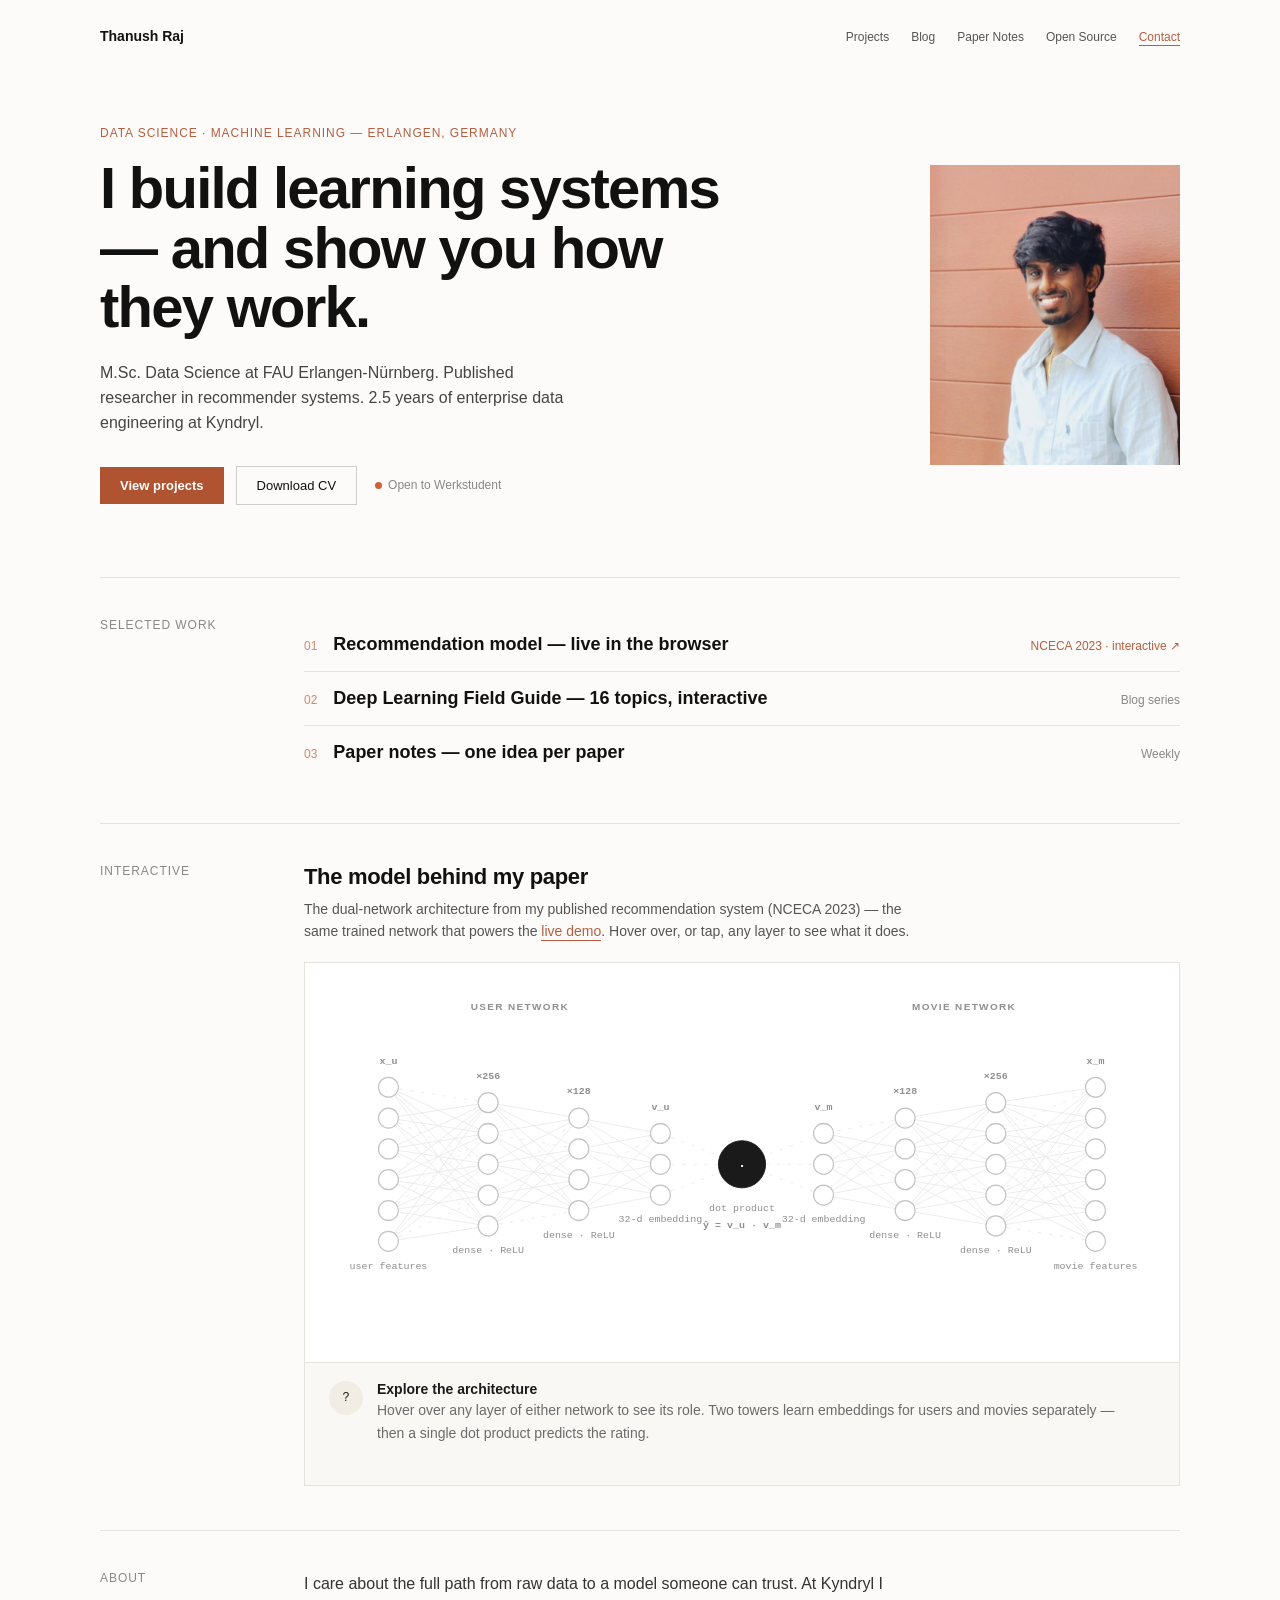
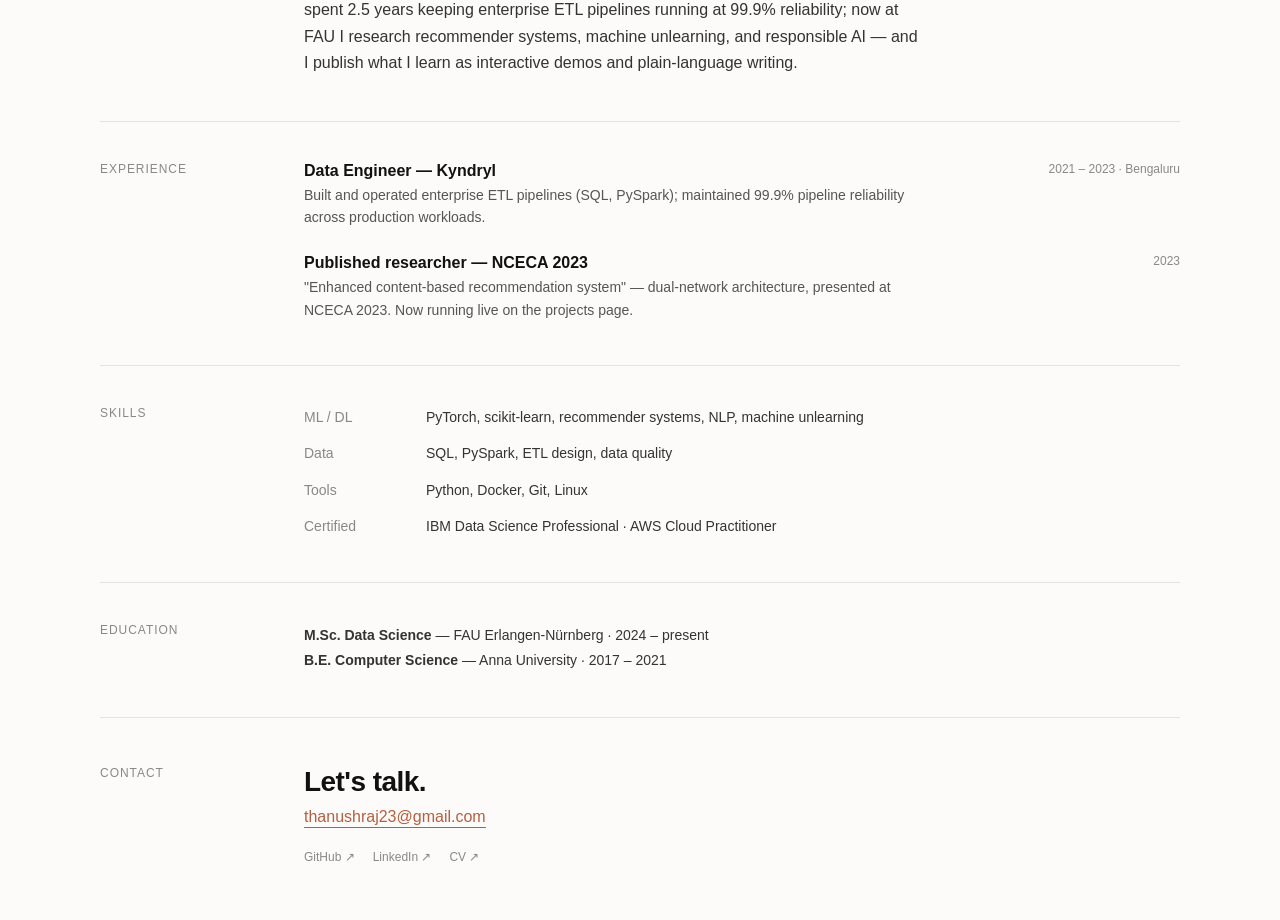
==== commit 3139246c: "Add files via upload Need some fixes, but ok to launch!" ====
--- a/index.html
+++ b/index.html
@@ -1,589 +1,126 @@
 <!DOCTYPE html>
 <html lang="en">
 <head>
-<meta charset="UTF-8">
-<meta name="viewport" content="width=device-width, initial-scale=1.0">
+<meta charset="utf-8">
+<meta name="viewport" content="width=device-width, initial-scale=1">
 <title>Thanush Raj Uma Babu — Data Science & ML</title>
-<meta name="description" content="Thanush Raj Uma Babu — M.Sc. Data Science at FAU Erlangen-Nürnberg. Machine learning, deep learning, recommender systems. Open to Werkstudent positions in Germany.">
-<meta property="og:title" content="Thanush Raj Uma Babu — Data Science & ML">
-<meta property="og:description" content="M.Sc. Data Science student at FAU Erlangen-Nürnberg. Published researcher in recommender systems. Open to Werkstudent opportunities.">
-<meta property="og:type" content="website">
-<link rel="preconnect" href="https://fonts.googleapis.com">
-<link rel="preconnect" href="https://fonts.gstatic.com" crossorigin>
-<link href="https://fonts.googleapis.com/css2?family=Inter:wght@400;500;600;700&family=Source+Serif+4:ital,opsz,wght@0,8..60,400;0,8..60,600;1,8..60,400&family=JetBrains+Mono:wght@400;500&display=swap" rel="stylesheet">
-<link rel="stylesheet" href="assets/style.css">
 <style>
-/* ─── Hero ─── */
-.hero{padding:150px 0 64px;border-bottom:1px solid var(--border);}
-.hero-eyebrow{font-family:var(--sans);font-size:12px;font-weight:500;letter-spacing:0.14em;text-transform:uppercase;color:var(--faint);margin-bottom:18px;}
-.hero h1{font-family:var(--sans);font-size:clamp(38px,6vw,58px);font-weight:700;color:var(--ink);letter-spacing:-0.03em;line-height:1.08;margin-bottom:20px;}
-.hero-sub{font-size:19px;color:var(--text-secondary);max-width:600px;line-height:1.65;margin-bottom:10px;}
-.hero-location{font-family:var(--sans);font-size:13.5px;color:var(--faint);margin-bottom:34px;display:flex;align-items:center;gap:6px;}
-.hero-actions{display:flex;gap:12px;flex-wrap:wrap;align-items:center;}
-.hero-status{font-family:var(--sans);font-size:13.5px;color:var(--text-secondary);}
-.hero-status::before{content:'';display:inline-block;width:7px;height:7px;border-radius:50%;background:var(--ink);margin-right:8px;vertical-align:1px;}
+body{margin:0;background:#fcfbf9;font-family:Helvetica,Arial,sans-serif;color:#111}
+a{color:inherit;text-decoration:none}
+a:hover{color:oklch(0.58 0.12 40)}
+</style>
 
-/* ─── NN widget: monochrome ─── */
-.nn-section{padding:64px 0;border-bottom:1px solid var(--border);}
-.nn-frame{border:1px solid var(--border);border-radius:var(--radius-lg);padding:20px 20px 0;overflow:hidden;background:#fff;}
-.nn-svg-wrap{overflow-x:auto;}
-.nn-svg-wrap svg{min-width:760px;width:100%;height:auto;display:block;}
-.nn-node{fill:#fff;stroke:#C4C4C4;stroke-width:1.4;transition:stroke .2s, fill .2s;}
-.nn-edge{stroke:#EBEBEB;stroke-width:1;fill:none;transition:stroke .2s, stroke-width .2s;}
-.nn-edge.flow{stroke-dasharray:4 8;animation:flowdash 1.8s linear infinite;}
-@keyframes flowdash{to{stroke-dashoffset:-24;}}
-.nn-label{font-family:var(--mono);font-size:11px;fill:var(--faint);text-anchor:middle;}
-.nn-title-label{font-family:var(--sans);font-size:11px;font-weight:600;text-anchor:middle;letter-spacing:1.5px;fill:var(--faint);}
-.nn-layer{cursor:pointer;}
-.nn-layer:focus{outline:none;}
-.nn-layer.active .nn-node,.nn-layer:hover .nn-node{stroke:var(--ink);fill:#EFEFEF;}
-.nn-layer.active .nn-label,.nn-layer:hover .nn-label{fill:var(--ink);font-weight:600;}
-.nn-dot-node{fill:var(--ink);stroke:var(--ink);}
-.nn-info{border-top:1px solid var(--border);margin:16px -20px 0;padding:18px 24px;background:#FAFAFA;min-height:86px;display:flex;gap:14px;align-items:flex-start;}
-.nn-info-icon{width:34px;height:34px;border-radius:99px;background:#EFEFEF;color:var(--ink);display:flex;align-items:center;justify-content:center;font-family:var(--mono);font-weight:500;font-size:12px;flex-shrink:0;}
-.nn-info-title{font-family:var(--sans);font-size:14px;font-weight:600;margin-bottom:2px;color:var(--ink);}
-.nn-info-text{font-size:14.5px;color:var(--text-secondary);line-height:1.65;max-width:760px;}
-
-/* ─── About ─── */
-.about-grid{display:grid;grid-template-columns:1fr 260px;gap:56px;align-items:start;}
-.about-text p{margin-bottom:18px;color:var(--text);line-height:1.75;font-size:16.5px;}
-.about-text p+p{color:var(--text-secondary);}
-.lang-row{display:flex;gap:20px;margin-top:20px;font-family:var(--sans);font-size:13.5px;color:var(--text-secondary);}
-.lang-row .level{color:var(--ink);font-weight:500;}
-.about-stats{display:grid;gap:0;border-top:1px solid var(--border);}
-.stat-card{padding:16px 0;border-bottom:1px solid var(--border);display:flex;justify-content:space-between;align-items:baseline;}
-.stat-num{font-family:var(--sans);font-size:20px;font-weight:700;color:var(--ink);}
-.stat-label{font-family:var(--sans);font-size:13px;color:var(--text-secondary);}
-
-/* ─── Documents ─── */
-.doc-list{max-width:var(--prose-w);border-top:1px solid var(--border);}
-.doc-row{display:flex;align-items:center;gap:16px;padding:20px 4px;border-bottom:1px solid var(--border);transition:opacity .2s;}
-.doc-row:hover .doc-title{text-decoration:underline;text-underline-offset:3px;}
-.doc-title{font-family:var(--sans);font-size:15.5px;font-weight:600;color:var(--ink);}
-.doc-meta{font-family:var(--sans);font-size:13px;color:var(--faint);margin-top:2px;}
-.doc-dl{margin-left:auto;color:var(--faint);flex-shrink:0;}
-
-/* ─── Explore: table of contents ─── */
-.explore-list{border-top:1px solid var(--border);}
-.explore-row{display:flex;align-items:baseline;gap:24px;padding:26px 4px;border-bottom:1px solid var(--border);}
-.explore-row:hover .explore-title{text-decoration:underline;text-underline-offset:4px;}
-.explore-num{font-family:var(--mono);font-size:13px;color:var(--faint);min-width:28px;}
-.explore-title{font-family:var(--sans);font-size:20px;font-weight:700;color:var(--ink);letter-spacing:-0.01em;}
-.explore-desc{font-size:15px;color:var(--text-secondary);margin-top:4px;max-width:560px;}
-.explore-count{margin-left:auto;font-family:var(--sans);font-size:12.5px;color:var(--faint);flex-shrink:0;}
-
-/* ─── Experience ─── */
-.exp-lens{border-left:2px solid var(--ink);padding:4px 0 4px 20px;margin-bottom:40px;font-size:16px;color:var(--text);line-height:1.75;max-width:var(--prose-w);font-style:italic;}
-.exp-lens strong{font-style:normal;font-family:var(--sans);font-size:13px;letter-spacing:0.08em;text-transform:uppercase;color:var(--faint);display:block;margin-bottom:6px;font-weight:500;}
-.timeline{border-top:1px solid var(--border);max-width:820px;}
-.timeline-item{padding:28px 0;border-bottom:1px solid var(--border);}
-.timeline-header{display:flex;justify-content:space-between;align-items:baseline;gap:16px;margin-bottom:12px;flex-wrap:wrap;}
-.timeline-role{font-family:var(--sans);font-size:18px;font-weight:700;color:var(--ink);letter-spacing:-0.01em;}
-.timeline-company{font-size:15px;color:var(--text-secondary);font-style:italic;margin-top:2px;}
-.timeline-meta{text-align:right;flex-shrink:0;}
-.timeline-date{font-family:var(--sans);font-size:13px;color:var(--faint);}
-.timeline-location{font-family:var(--sans);font-size:12.5px;color:var(--faint);margin-top:2px;}
-.timeline-points{list-style:none;padding:0;}
-.timeline-points li{position:relative;padding-left:18px;margin-bottom:9px;font-size:15.5px;color:var(--text-secondary);line-height:1.7;}
-.timeline-points li::before{content:'—';position:absolute;left:0;color:#C4C4C4;}
-
-/* ─── Education / skills / certs ─── */
-.edu-grid{max-width:820px;border-top:1px solid var(--border);}
-.edu-card{padding:24px 0;border-bottom:1px solid var(--border);display:flex;justify-content:space-between;gap:20px;flex-wrap:wrap;}
-.edu-degree{font-family:var(--sans);font-size:17px;font-weight:700;color:var(--ink);}
-.edu-spec{font-size:14.5px;color:var(--text-secondary);font-style:italic;margin:2px 0 6px;}
-.edu-school{font-size:15px;color:var(--text-secondary);}
-.edu-meta{font-family:var(--sans);font-size:13px;color:var(--faint);text-align:right;}
-.skills-list{max-width:820px;border-top:1px solid var(--border);}
-.skill-line{display:flex;gap:24px;padding:16px 0;border-bottom:1px solid var(--border);align-items:baseline;}
-.skill-cat{font-family:var(--sans);font-size:13px;font-weight:600;color:var(--ink);min-width:190px;letter-spacing:0.02em;}
-.skill-items{font-size:15px;color:var(--text-secondary);}
-.cert-line{font-size:15px;color:var(--text-secondary);padding:14px 0;border-bottom:1px solid var(--border);display:flex;justify-content:space-between;gap:16px;flex-wrap:wrap;}
-.cert-line b{font-family:var(--sans);font-weight:600;color:var(--ink);font-size:14.5px;}
-.cert-issuer{font-family:var(--sans);font-size:13px;color:var(--faint);}
-
-/* ─── Publication ─── */
-.pub-card{border:1px solid var(--border);border-radius:var(--radius-lg);padding:36px;max-width:820px;}
-.pub-title{font-family:var(--sans);font-size:22px;font-weight:700;letter-spacing:-0.015em;margin:10px 0 8px;line-height:1.3;color:var(--ink);}
-.pub-venue{font-family:var(--sans);font-size:13.5px;color:var(--faint);margin-bottom:18px;}
-.pub-venue strong{color:var(--text-secondary);font-weight:500;}
-.pub-actions{display:flex;gap:10px;margin-top:22px;flex-wrap:wrap;}
-
-@media(max-width:768px){
-  .about-grid{grid-template-columns:1fr;gap:32px;}
-  .hero h1{font-size:38px;}
-  .hero-actions .btn{width:100%;justify-content:center;}
-  .explore-row{flex-wrap:wrap;}
-  .explore-count{margin-left:52px;}
-  .edu-meta{text-align:left;}
-  .skill-line{flex-direction:column;gap:4px;}
-}
-</style>
+<script src="assets/nn-diagram.js" defer></script>
 </head>
 <body>
+<div style="max-width:1080px;margin:0 auto;padding:0 48px">
 
-<nav class="nav" id="nav">
-  <div class="nav-inner">
-    <a href="index.html" class="nav-logo">Thanush Raj</a>
-    <div class="nav-links" id="navLinks">
-      <a href="projects/index.html">Projects</a>
-      <a href="blog/index.html">Blog</a>
-      <a href="notes/index.html">Paper Notes</a>
-      <a href="opensource/index.html">Open Source</a>
-      <a href="#about">About</a>
-      <a href="#contact">Contact</a>
-      <a href="#contact" class="werkstudent-badge">Open to Werkstudent</a>
-    </div>
-    <button class="nav-toggle" id="navToggle" aria-label="Menu"><span></span><span></span><span></span></button>
+<div style="padding-top:28px;display:flex;justify-content:space-between;align-items:baseline">
+  <a href="index.html" style="font-size:14px;font-weight:700;color:#111">Thanush Raj</a>
+  <div style="display:flex;gap:22px;font-size:12px;color:#555">
+    <a href="projects/index.html">Projects</a>
+    <a href="blog/index.html">Blog</a>
+    <a href="blog/index.html#notes">Paper Notes</a>
+    <a href="projects/index.html#oss">Open Source</a>
+    <a href="#contact" style="color:oklch(0.58 0.12 40);border-bottom:1px solid oklch(0.58 0.12 40);padding-bottom:1px">Contact</a>
   </div>
-</nav>
+</div>
 
-<!-- ═══ Hero ═══ -->
-<section class="hero">
-  <div class="wrap">
-    <p class="hero-eyebrow">Data Science · Machine Learning · AI</p>
-    <h1>Thanush Raj Uma Babu</h1>
-    <p class="hero-sub">M.Sc. Data Science student at FAU Erlangen-Nürnberg, specialising in AI &amp; Machine Learning. Published researcher in recommender systems, with 2.5 years of enterprise data engineering behind me.</p>
-    <p class="hero-location">
-      <svg width="13" height="13" fill="none" stroke="currentColor" stroke-width="2" viewBox="0 0 24 24"><path d="M21 10c0 7-9 13-9 13s-9-6-9-13a9 9 0 1118 0z"/><circle cx="12" cy="10" r="3"/></svg>
-      Erlangen, Germany
-    </p>
-    <div class="hero-actions">
-      <a href="projects/index.html" class="btn btn-primary">View projects</a>
-      <a href="assets/Thanush_Raj_CV.pdf" download class="btn btn-outline">Download CV</a>
-      <span class="hero-status">Open to Werkstudent positions in Germany</span>
+<div style="padding:80px 0 72px;display:flex;gap:56px;align-items:center">
+  <div style="flex:1">
+    <div style="font-size:12px;color:oklch(0.58 0.12 40);letter-spacing:.08em;text-transform:uppercase;margin-bottom:18px">Data Science · Machine Learning — Erlangen, Germany</div>
+    <h1 style="margin:0;font-size:58px;line-height:1.03;font-weight:700;letter-spacing:-.03em;color:#111;text-wrap:pretty">I build learning systems — and show you how they work.</h1>
+    <p style="margin:24px 0 0;font-size:16px;line-height:1.55;color:#444;max-width:480px">M.Sc. Data Science at FAU Erlangen-Nürnberg. Published researcher in recommender systems. 2.5 years of enterprise data engineering at Kyndryl.</p>
+    <div style="margin-top:30px;display:flex;gap:12px;align-items:center">
+      <a href="projects/index.html" style="font-size:13px;font-weight:700;color:#fff;background:oklch(0.55 0.13 40);padding:11px 20px">View projects</a>
+      <a href="assets/Thanush_Raj_CV.pdf" target="_blank" style="font-size:13px;color:#111;padding:11px 20px;border:1px solid #ccc">Download CV</a>
+      <span style="font-size:12px;color:#888;margin-left:6px;display:flex;align-items:center;gap:6px"><span style="width:7px;height:7px;border-radius:50%;background:oklch(0.62 0.15 40);display:inline-block"></span>Open to Werkstudent</span>
     </div>
   </div>
-</section>
+  <div style="flex:none">
+    <img src="assets/photo.jpeg" alt="Thanush Raj" style="display:block;width:250px;height:300px;object-fit:cover">
+  </div>
+</div>
 
-<!-- ═══ Interactive NN Widget ═══ -->
-<section class="nn-section">
-  <div class="wrap">
-    <p class="section-label">Interactive</p>
-    <h2 class="section-title">The model behind my paper</h2>
-    <p class="section-desc">The dual-network architecture from my published recommendation system (NCECA 2023) — the same trained network that powers the <a href="projects/recommender-demo.html" style="text-decoration:underline;text-underline-offset:3px;">live demo</a>. Hover over, or tap, any layer to see what it does.</p>
-    <div class="nn-frame">
-      <div class="nn-svg-wrap">
-      <svg viewBox="0 0 920 400" xmlns="http://www.w3.org/2000/svg" role="img" aria-label="Interactive diagram of a dual neural network recommender: a user network and a movie network each map features to a 32-dimensional embedding, combined with a dot product to predict a rating.">
-        <text x="215" y="30" class="nn-title-label">USER NETWORK</text>
-        <text x="705" y="30" class="nn-title-label">MOVIE NETWORK</text>
-        <g id="edges"></g>
-        <g id="layers"></g>
-        <g class="nn-layer" id="layer-dot" tabindex="0">
-          <circle cx="460" cy="200" r="26" class="nn-dot-node"></circle>
-          <text x="460" y="206" text-anchor="middle" font-family="JetBrains Mono, monospace" font-size="15" font-weight="600" fill="#fff">·</text>
-          <text x="460" y="252" class="nn-label">dot product</text>
-          <text x="460" y="270" class="nn-label" font-weight="600">ŷ = v_u · v_m</text>
-        </g>
-      </svg>
-      </div>
-      <div class="nn-info" id="nnInfo">
-        <div class="nn-info-icon" id="nnInfoIcon">?</div>
-        <div>
-          <div class="nn-info-title" id="nnInfoTitle">Explore the architecture</div>
-          <div class="nn-info-text" id="nnInfoText">Hover over any layer of either network to see its role. Two towers learn embeddings for users and movies separately — then a single dot product predicts the rating.</div>
-        </div>
-      </div>
+<div data-screen-label="Selected work" style="border-top:1px solid #e5e3de;padding:40px 0 44px;display:grid;grid-template-columns:180px 1fr;gap:24px">
+  <div style="font-size:12px;color:#888;letter-spacing:.08em;text-transform:uppercase">Selected work</div>
+  <div>
+    <a href="projects/recommender-demo.html" style="display:flex;justify-content:space-between;align-items:baseline;gap:20px;padding:16px 0;border-bottom:1px solid #e5e3de">
+      <span style="display:flex;gap:16px;align-items:baseline"><span style="font-size:12px;color:oklch(0.7 0.1 40)">01</span><span style="font-size:18px;font-weight:700;color:#111">Recommendation model — live in the browser</span></span>
+      <span style="font-size:12px;color:oklch(0.58 0.12 40);flex:none">NCECA 2023 · interactive ↗</span>
+    </a>
+    <a href="blog/deep-learning-guide.html" style="display:flex;justify-content:space-between;align-items:baseline;gap:20px;padding:16px 0;border-bottom:1px solid #e5e3de">
+      <span style="display:flex;gap:16px;align-items:baseline"><span style="font-size:12px;color:oklch(0.7 0.1 40)">02</span><span style="font-size:18px;font-weight:700;color:#111">Deep Learning Field Guide — 16 topics, interactive</span></span>
+      <span style="font-size:12px;color:#888;flex:none">Blog series</span>
+    </a>
+    <a href="blog/index.html#notes" style="display:flex;justify-content:space-between;align-items:baseline;gap:20px;padding:16px 0">
+      <span style="display:flex;gap:16px;align-items:baseline"><span style="font-size:12px;color:oklch(0.7 0.1 40)">03</span><span style="font-size:18px;font-weight:700;color:#111">Paper notes — one idea per paper</span></span>
+      <span style="font-size:12px;color:#888;flex:none">Weekly</span>
+    </a>
+  </div>
+</div>
+
+<div data-screen-label="Interactive model" style="border-top:1px solid #e5e3de;padding:40px 0 44px;display:grid;grid-template-columns:180px 1fr;gap:24px">
+  <div style="font-size:12px;color:#888;letter-spacing:.08em;text-transform:uppercase">Interactive</div>
+  <div style="min-width:0">
+    <div style="font-size:22px;font-weight:700;letter-spacing:-.015em;color:#111">The model behind my paper</div>
+    <p style="margin:8px 0 20px;font-size:14px;line-height:1.6;color:#555;max-width:620px">The dual-network architecture from my published recommendation system (NCECA 2023) — the same trained network that powers the <a href="projects/recommender-demo.html" style="color:oklch(0.58 0.12 40);border-bottom:1px solid oklch(0.58 0.12 40);padding-bottom:1px">live demo</a>. Hover over, or tap, any layer to see what it does.</p>
+    <nn-diagram></nn-diagram>
+  </div>
+</div>
+
+<div data-screen-label="About" style="border-top:1px solid #e5e3de;padding:40px 0 44px;display:grid;grid-template-columns:180px 1fr;gap:24px">
+  <div style="font-size:12px;color:#888;letter-spacing:.08em;text-transform:uppercase">About</div>
+  <p style="margin:0;font-size:16px;line-height:1.65;color:#333;max-width:620px">I care about the full path from raw data to a model someone can trust. At Kyndryl I spent 2.5 years keeping enterprise ETL pipelines running at 99.9% reliability; now at FAU I research recommender systems, machine unlearning, and responsible AI — and I publish what I learn as interactive demos and plain-language writing.</p>
+</div>
+
+<div data-screen-label="Experience" style="border-top:1px solid #e5e3de;padding:40px 0 44px;display:grid;grid-template-columns:180px 1fr;gap:24px">
+  <div style="font-size:12px;color:#888;letter-spacing:.08em;text-transform:uppercase">Experience</div>
+  <div style="display:flex;flex-direction:column;gap:26px">
+    <div style="display:grid;grid-template-columns:1fr auto;gap:4px 20px">
+      <div style="font-size:16px;font-weight:700">Data Engineer — Kyndryl</div>
+      <div style="font-size:12px;color:#888">2021 – 2023 · Bengaluru</div>
+      <div style="grid-column:1/-1;font-size:14px;line-height:1.6;color:#555;max-width:620px">Built and operated enterprise ETL pipelines (SQL, PySpark); maintained 99.9% pipeline reliability across production workloads.</div>
+    </div>
+    <div style="display:grid;grid-template-columns:1fr auto;gap:4px 20px">
+      <div style="font-size:16px;font-weight:700">Published researcher — NCECA 2023</div>
+      <div style="font-size:12px;color:#888">2023</div>
+      <div style="grid-column:1/-1;font-size:14px;line-height:1.6;color:#555;max-width:620px">"Enhanced content-based recommendation system" — dual-network architecture, presented at NCECA 2023. Now running live on the projects page.</div>
     </div>
   </div>
-</section>
+</div>
 
-<!-- ═══ About ═══ -->
-<section class="section" id="about">
-  <div class="wrap">
-    <p class="section-label">About</p>
-    <h2 class="section-title">A bit about me</h2>
-    <div style="height:24px;"></div>
-    <div class="about-grid">
-      <div class="about-text">
-        <p>I'm a Data Science graduate student at Friedrich-Alexander-Universität Erlangen-Nürnberg, specialising in Artificial Intelligence and Machine Learning. I'm drawn to problems at the intersection of deep learning, recommender systems, and responsible AI.</p>
-        <p>Before starting my Master's, I spent two and a half years at Kyndryl as a Technical Engineer, managing ETL batch workflows across four enterprise clients at 99.9% pipeline reliability. That experience taught me to think carefully about data integrity, documentation, and ownership of unfamiliar problems.</p>
-        <p>During my Bachelor's at SRM Institute of Science and Technology, I built and published a content-based recommendation system at NCECA 2023 using dual neural networks with a custom cost function and L2 regularisation. I'm currently exploring machine unlearning — how models can forget data verifiably, and how unlearning interacts with fairness.</p>
-        <div class="lang-row">
-          <span>English <span class="level">C1</span></span>
-          <span>German <span class="level">A2 · improving</span></span>
-        </div>
-      </div>
-      <div class="about-stats">
-        <div class="stat-card"><span class="stat-label">Published paper</span><span class="stat-num">1</span></div>
-        <div class="stat-card"><span class="stat-label">Years in industry</span><span class="stat-num">2.5</span></div>
-        <div class="stat-card"><span class="stat-label">Certifications</span><span class="stat-num">4</span></div>
-        <div class="stat-card"><span class="stat-label">Pipeline reliability</span><span class="stat-num">99.9%</span></div>
-      </div>
+<div data-screen-label="Skills" style="border-top:1px solid #e5e3de;padding:40px 0 44px;display:grid;grid-template-columns:180px 1fr;gap:24px">
+  <div style="font-size:12px;color:#888;letter-spacing:.08em;text-transform:uppercase">Skills</div>
+  <div style="display:flex;flex-direction:column;gap:14px;max-width:620px">
+    <div style="display:flex;gap:12px;font-size:14px;line-height:1.6"><span style="flex:none;width:110px;color:#888">ML / DL</span><span style="color:#333">PyTorch, scikit-learn, recommender systems, NLP, machine unlearning</span></div>
+    <div style="display:flex;gap:12px;font-size:14px;line-height:1.6"><span style="flex:none;width:110px;color:#888">Data</span><span style="color:#333">SQL, PySpark, ETL design, data quality</span></div>
+    <div style="display:flex;gap:12px;font-size:14px;line-height:1.6"><span style="flex:none;width:110px;color:#888">Tools</span><span style="color:#333">Python, Docker, Git, Linux</span></div>
+    <div style="display:flex;gap:12px;font-size:14px;line-height:1.6"><span style="flex:none;width:110px;color:#888">Certified</span><span style="color:#333">IBM Data Science Professional · AWS Cloud Practitioner</span></div>
+  </div>
+</div>
+
+<div data-screen-label="Education" style="border-top:1px solid #e5e3de;padding:40px 0 44px;display:grid;grid-template-columns:180px 1fr;gap:24px">
+  <div style="font-size:12px;color:#888;letter-spacing:.08em;text-transform:uppercase">Education</div>
+  <div style="font-size:14px;line-height:1.8;color:#333">
+    <div><strong>M.Sc. Data Science</strong> — FAU Erlangen-Nürnberg · 2024 – present</div>
+    <div><strong>B.E. Computer Science</strong> — Anna University · 2017 – 2021</div>
+  </div>
+</div>
+
+<div id="contact" data-screen-label="Contact" style="border-top:1px solid #e5e3de;padding:48px 0 56px;display:grid;grid-template-columns:180px 1fr;gap:24px">
+  <div style="font-size:12px;color:#888;letter-spacing:.08em;text-transform:uppercase">Contact</div>
+  <div>
+    <div style="font-size:28px;font-weight:700;letter-spacing:-.02em">Let's talk.</div>
+    <a href="mailto:thanushraj23@gmail.com" style="display:inline-block;margin-top:10px;font-size:16px;color:oklch(0.58 0.12 40);border-bottom:1px solid oklch(0.58 0.12 40);padding-bottom:1px">thanushraj23@gmail.com</a>
+    <div style="margin-top:22px;display:flex;gap:18px;font-size:12px;color:#888">
+      <a href="https://github.com/thanushthrony" target="_blank">GitHub ↗</a>
+      <a href="https://www.linkedin.com/" target="_blank">LinkedIn ↗</a>
+      <a href="assets/Thanush_Raj_CV.pdf" target="_blank">CV ↗</a>
     </div>
   </div>
-</section>
+</div>
 
-<!-- ═══ Documents ═══ -->
-<section class="section alt" id="documents">
-  <div class="wrap">
-    <p class="section-label">Documents</p>
-    <h2 class="section-title">CV &amp; cover letter</h2>
-    <p class="section-desc">One-click downloads for recruiters — always the latest version.</p>
-    <div class="doc-list">
-      <a href="assets/Thanush_Raj_CV.pdf" download class="doc-row">
-        <div>
-          <div class="doc-title">Curriculum Vitae</div>
-          <div class="doc-meta">PDF · updated July 2026</div>
-        </div>
-        <svg class="doc-dl" width="18" height="18" fill="none" stroke="currentColor" stroke-width="1.8" viewBox="0 0 24 24"><path d="M4 16v1a3 3 0 003 3h10a3 3 0 003-3v-1m-4-4l-4 4m0 0l-4-4m4 4V4"/></svg>
-      </a>
-      <a href="assets/Thanush_Raj_Cover_Letter.pdf" download class="doc-row">
-        <div>
-          <div class="doc-title">Cover Letter</div>
-          <div class="doc-meta">PDF · Werkstudent, general</div>
-        </div>
-        <svg class="doc-dl" width="18" height="18" fill="none" stroke="currentColor" stroke-width="1.8" viewBox="0 0 24 24"><path d="M4 16v1a3 3 0 003 3h10a3 3 0 003-3v-1m-4-4l-4 4m0 0l-4-4m4 4V4"/></svg>
-      </a>
-    </div>
-  </div>
-</section>
-
-<!-- ═══ Explore ═══ -->
-<section class="section" id="explore">
-  <div class="wrap">
-    <p class="section-label">Explore</p>
-    <h2 class="section-title">What I'm working on</h2>
-    <p class="section-desc">Projects, writing, research notes, and open-source work — each in its own space.</p>
-    <div class="explore-list">
-      <a href="projects/index.html" class="explore-row">
-        <span class="explore-num">01</span>
-        <div>
-          <div class="explore-title">Projects</div>
-          <p class="explore-desc">Working demos, not just descriptions — starting with my published recommendation model running live in the browser.</p>
-        </div>
-        <span class="explore-count">1 live demo</span>
-      </a>
-      <a href="blog/index.html" class="explore-row">
-        <span class="explore-num">02</span>
-        <div>
-          <div class="explore-title">Blog</div>
-          <p class="explore-desc">Long-form guides breaking down deep learning and machine learning from the ground up — written while I learn them myself.</p>
-        </div>
-        <span class="explore-count">1 series live</span>
-      </a>
-      <a href="notes/index.html" class="explore-row">
-        <span class="explore-num">03</span>
-        <div>
-          <div class="explore-title">Paper Notes</div>
-          <p class="explore-desc">Short, honest notes on ML papers I read — one core idea, why it matters, and one question I'm left with.</p>
-        </div>
-        <span class="explore-count">Updated weekly</span>
-      </a>
-      <a href="opensource/index.html" class="explore-row">
-        <span class="explore-num">04</span>
-        <div>
-          <div class="explore-title">Open Source</div>
-          <p class="explore-desc">Documenting my path into open-source contribution — how I pick issues, what I learn, and every PR along the way.</p>
-        </div>
-        <span class="explore-count">Journey log</span>
-      </a>
-    </div>
-  </div>
-</section>
-
-<!-- ═══ Experience ═══ -->
-<section class="section alt" id="experience">
-  <div class="wrap">
-    <p class="section-label">Experience</p>
-    <h2 class="section-title">Where I've worked</h2>
-    <div style="height:24px;"></div>
-    <div class="exp-lens">
-      <strong>Why this matters for ML</strong>
-      Running batch pipelines at 99.9% reliability for four enterprise clients taught me what data quality failures actually look like in production — silent schema drift, jobs that "succeed" with corrupt data, migrations that break assumptions. It's the perspective I bring to every ML system I build: models are only as trustworthy as the pipelines feeding them.
-    </div>
-    <div class="timeline">
-      <div class="timeline-item">
-        <div class="timeline-header">
-          <div>
-            <div class="timeline-role">Technical Engineer</div>
-            <div class="timeline-company">Kyndryl India — Infrastructure Operations</div>
-          </div>
-          <div class="timeline-meta">
-            <div class="timeline-date">Sep 2023 – Mar 2026</div>
-            <div class="timeline-location">Bangalore, India</div>
-          </div>
-        </div>
-        <ul class="timeline-points">
-          <li>Led end-to-end transition of Ethniki Insurance onto Kyndryl's digital workplace, attending leadership calls and reporting progress directly to delivery managers.</li>
-          <li>Managed and monitored ETL batch workflows and scheduled jobs across 4 enterprise clients (Honda, TATA Steel, ASR, Ethniki), maintaining 99.9% pipeline reliability.</li>
-          <li>Mentored 4 junior engineers to full operational independence and coordinated cross-team handover during a large-scale migration.</li>
-          <li>Oversaw system lifecycle, upgrades, and migrations with minimal downtime across mainframe environments.</li>
-        </ul>
-      </div>
-      <div class="timeline-item">
-        <div class="timeline-header">
-          <div>
-            <div class="timeline-role">Marketing Analyst Intern</div>
-            <div class="timeline-company">Lynkread</div>
-          </div>
-          <div class="timeline-meta">
-            <div class="timeline-date">Aug 2022 – Jan 2023</div>
-            <div class="timeline-location">India</div>
-          </div>
-        </div>
-        <ul class="timeline-points">
-          <li>Conducted data analysis to identify customer segments on LinkedIn, developing targeted content strategies to optimise lead generation.</li>
-          <li>Analysed engagement metrics to evaluate content performance and improve audience interaction across digital platforms.</li>
-        </ul>
-      </div>
-      <div class="timeline-item">
-        <div class="timeline-header">
-          <div>
-            <div class="timeline-role">Analytics Intern</div>
-            <div class="timeline-company">PK Innovatives</div>
-          </div>
-          <div class="timeline-meta">
-            <div class="timeline-date">Mar 2022 – Aug 2022</div>
-            <div class="timeline-location">India</div>
-          </div>
-        </div>
-        <ul class="timeline-points">
-          <li>Developed and optimised dashboards using SQL and Tableau, streamlining tracking of key performance metrics.</li>
-          <li>Enhanced data integrity by implementing robust cleaning and validation procedures for advanced model analyses.</li>
-        </ul>
-      </div>
-    </div>
-  </div>
-</section>
-
-<!-- ═══ Education ═══ -->
-<section class="section" id="education">
-  <div class="wrap">
-    <p class="section-label">Education</p>
-    <h2 class="section-title">Academic background</h2>
-    <div style="height:24px;"></div>
-    <div class="edu-grid">
-      <div class="edu-card">
-        <div>
-          <div class="edu-degree">M.Sc. in Data Science</div>
-          <div class="edu-spec">Specialisation: AI &amp; Machine Learning</div>
-          <div class="edu-school">Friedrich-Alexander-Universität Erlangen-Nürnberg</div>
-        </div>
-        <div class="edu-meta">Erlangen, Germany<br>Apr 2026 – Present</div>
-      </div>
-      <div class="edu-card">
-        <div>
-          <div class="edu-degree">B.Sc. in Computer Science</div>
-          <div class="edu-spec">Thesis: Content-Based Recommendation System</div>
-          <div class="edu-school">SRM Institute of Science and Technology</div>
-        </div>
-        <div class="edu-meta">Chennai, India<br>Jun 2020 – May 2023</div>
-      </div>
-    </div>
-  </div>
-</section>
-
-<!-- ═══ Skills ═══ -->
-<section class="section alt" id="skills">
-  <div class="wrap">
-    <p class="section-label">Skills</p>
-    <h2 class="section-title">Technical toolkit</h2>
-    <div style="height:24px;"></div>
-    <div class="skills-list">
-      <div class="skill-line"><span class="skill-cat">Artificial Intelligence</span><span class="skill-items">Gen AI, Agentic AI, RAG, Responsible AI, AutoGen</span></div>
-      <div class="skill-line"><span class="skill-cat">Machine &amp; Deep Learning</span><span class="skill-items">PyTorch, Transformers (Hugging Face), Computer Vision, NLP, Recommender Systems</span></div>
-      <div class="skill-line"><span class="skill-cat">Data Analytics</span><span class="skill-items">SQL, Excel, Snowflake, Tableau, PySpark, Database Systems</span></div>
-      <div class="skill-line"><span class="skill-cat">CS Fundamentals &amp; Tools</span><span class="skill-items">Python, DSA, Git / GitHub, Docker, Cloud, Software Engineering</span></div>
-    </div>
-    <div style="margin-top:48px;">
-      <p class="section-label">Certifications</p>
-      <div class="skills-list" style="margin-top:14px;">
-        <div class="cert-line"><b>Azure AI Fundamentals (AI-900)</b><span class="cert-issuer">Microsoft</span></div>
-        <div class="cert-line"><b>Programming &amp; Data Science</b><span class="cert-issuer">IIT Madras</span></div>
-        <div class="cert-line"><b>Data Analytics Professional Certificate</b><span class="cert-issuer">Google — Coursera</span></div>
-        <div class="cert-line"><b>Supervised Machine Learning</b><span class="cert-issuer">Stanford — Coursera</span></div>
-      </div>
-    </div>
-  </div>
-</section>
-
-<!-- ═══ Research ═══ -->
-<section class="section" id="research">
-  <div class="wrap">
-    <p class="section-label">Research</p>
-    <h2 class="section-title">Published work</h2>
-    <div style="height:24px;"></div>
-    <div class="pub-card">
-      <span class="tag">NCECA 2023 · Published</span>
-      <h3 class="pub-title">Enhanced Customer Content-Based Recommendation System</h3>
-      <p class="pub-venue">Proceedings of the National Conference on Emerging Computer Applications (NCECA-2023) &nbsp;·&nbsp; <strong>DOI:</strong> 10.5281/zenodo.7965018</p>
-      <p style="font-size:15.5px;color:var(--text-secondary);line-height:1.75;max-width:700px;">
-        A deep learning approach to content-based filtering: dual neural networks (user network + movie network) learn 32-dimensional embeddings, combined via dot product to predict ratings. Trained with a custom cost function, L2 regularisation, and the Adam optimiser; evaluated on AUC, log loss, and recall against collaborative, hybrid, classification-based, and knowledge-based baselines; deployed logic follows a retrieval-and-ranking pipeline for efficiency on large catalogues.
-      </p>
-      <div class="pub-actions">
-        <a href="projects/recommender-demo.html" class="btn btn-primary" style="padding:9px 18px;font-size:13.5px;">Try the live demo</a>
-        <a href="https://github.com/thanushthrony/movie-recommender" target="_blank" rel="noopener" class="btn btn-ghost" style="padding:9px 18px;font-size:13.5px;">View the code</a>
-        <a href="https://doi.org/10.5281/zenodo.7965018" target="_blank" rel="noopener" class="btn btn-ghost" style="padding:9px 18px;font-size:13.5px;">Read the paper</a>
-      </div>
-    </div>
-  </div>
-</section>
-
-<!-- ═══ Contact ═══ -->
-<section class="contact-section" id="contact">
-  <div class="wrap contact-inner">
-    <p class="section-label">Contact</p>
-    <h2 class="section-title">Let's connect</h2>
-    <p class="section-desc">Looking for a Werkstudent in Data Science or ML? I'd be happy to hear from you.</p>
-    <div class="contact-links">
-      <a href="mailto:thanushraj23@gmail.com" class="contact-link">thanushraj23@gmail.com</a>
-      <a href="https://linkedin.com/in/thanush-raj/" target="_blank" rel="noopener" class="contact-link">LinkedIn</a>
-      <a href="https://github.com/thanushthrony" target="_blank" rel="noopener" class="contact-link">GitHub</a>
-      <a href="assets/Thanush_Raj_CV.pdf" download class="contact-link">Download CV</a>
-    </div>
-  </div>
-</section>
-
-<footer>
-  <div class="wrap"><p>Thanush Raj Uma Babu · 2026 · Hosted on <a href="https://pages.github.com/" target="_blank" rel="noopener">GitHub Pages</a></p></div>
-</footer>
-
-<script>
-/* ── Nav ── */
-const nav=document.getElementById('nav');
-window.addEventListener('scroll',()=>nav.classList.toggle('scrolled',window.scrollY>40));
-document.getElementById('navToggle').addEventListener('click',()=>document.getElementById('navLinks').classList.toggle('open'));
-document.querySelectorAll('.nav-links a').forEach(a=>a.addEventListener('click',()=>document.getElementById('navLinks').classList.remove('open')));
-
-/* ── Neural network widget ── */
-(function(){
-  const svgNS='http://www.w3.org/2000/svg';
-  const edgesG=document.getElementById('edges');
-  const layersG=document.getElementById('layers');
-  const CY=200, GAP=34;
-
-  const layers=[
-    ['u-in',  70, 6, 'x_u', 'user features',  'user'],
-    ['u-h1', 180, 5, '×256','dense · ReLU',   'user'],
-    ['u-h2', 280, 4, '×128','dense · ReLU',   'user'],
-    ['u-out',370, 3, 'v_u', '32-d embedding', 'user'],
-    ['m-out',550, 3, 'v_m', '32-d embedding', 'movie'],
-    ['m-h2', 640, 4, '×128','dense · ReLU',   'movie'],
-    ['m-h1', 740, 5, '×256','dense · ReLU',   'movie'],
-    ['m-in', 850, 6, 'x_m', 'movie features', 'movie'],
-  ];
-
-  const info={
-    'u-in':  ['x_u','User features (14)',"The user's average rating per genre — 14 numbers that describe taste. Rated Sci-Fi movies 4.5 on average? That's one of these inputs."],
-    'u-h1':  ['256','User dense layer (256 units)',"The first hidden layer. 256 ReLU units learn broad patterns: which combinations of genre preferences tend to go together."],
-    'u-h2':  ['128','User dense layer (128 units)',"The network compresses its understanding into 128 units, keeping only the strongest signals about this user."],
-    'u-out': ['v_u','User embedding (32-d)',"The output: one user's entire taste profile, summarised as just 32 numbers (L2-normalised) in a shared embedding space."],
-    'm-in':  ['x_m','Movie features (16)',"The movie's content profile — release year, average rating, and 14 genre flags. No other users needed: this is what makes the system content-based."],
-    'm-h1':  ['256','Movie dense layer (256 units)',"A mirror of the user tower: 256 ReLU units start turning raw content features into something comparable to taste."],
-    'm-h2':  ['128','Movie dense layer (128 units)',"Progressive compression: 128 units distill the movie's content toward the shared embedding space."],
-    'm-out': ['v_m','Movie embedding (32-d)',"The movie, summarised in the same 32-dimensional space as the user — so the two can be directly compared. These exact vectors power the live demo."],
-    'dot':   ['ŷ','Dot product → prediction',"One multiplication predicts the rating: ŷ = v_u · v_m. Trained by minimising squared error with L2 regularisation (to fight overfitting on sparse data), optimised with Adam. Bonus: distances between v_m vectors also give 'similar movies' for free."],
-  };
-
-  function nodePositions(x,count){
-    const ys=[]; const start=CY-((count-1)*GAP)/2;
-    for(let i=0;i<count;i++) ys.push(start+i*GAP);
-    return ys.map(y=>({x,y}));
-  }
-  const pos={};
-  layers.forEach(([id,x,n])=>pos[id]=nodePositions(x,n));
-
-  const chains=[['u-in','u-h1','u-h2','u-out'],['m-in','m-h1','m-h2','m-out']];
-  const edgeIndex={};
-  layers.forEach(([id])=>edgeIndex[id]=[]);
-  let ec=0;
-  chains.forEach(chain=>{
-    for(let i=0;i<chain.length-1;i++){
-      const a=chain[i],b=chain[i+1];
-      pos[a].forEach(p1=>pos[b].forEach(p2=>{
-        const l=document.createElementNS(svgNS,'line');
-        l.setAttribute('x1',p1.x);l.setAttribute('y1',p1.y);
-        l.setAttribute('x2',p2.x);l.setAttribute('y2',p2.y);
-        l.setAttribute('class','nn-edge'+((ec%7===0)?' flow':''));
-        edgesG.appendChild(l);
-        edgeIndex[a].push(l);edgeIndex[b].push(l);
-        ec++;
-      }));
-    }
-  });
-  ['u-out','m-out'].forEach(id=>{
-    pos[id].forEach(p=>{
-      const l=document.createElementNS(svgNS,'line');
-      l.setAttribute('x1',p.x);l.setAttribute('y1',p.y);
-      l.setAttribute('x2',460);l.setAttribute('y2',CY);
-      l.setAttribute('class','nn-edge flow');
-      edgesG.appendChild(l);
-      edgeIndex[id].push(l);
-    });
-  });
-
-  layers.forEach(([id,x,n,top,bottom,tower])=>{
-    const g=document.createElementNS(svgNS,'g');
-    g.setAttribute('class','nn-layer '+tower);
-    g.setAttribute('id','layer-'+id);
-    g.setAttribute('tabindex','0');
-    const hit=document.createElementNS(svgNS,'rect');
-    hit.setAttribute('x',x-40);hit.setAttribute('y',40);
-    hit.setAttribute('width',80);hit.setAttribute('height',320);
-    hit.setAttribute('fill','transparent');
-    g.appendChild(hit);
-    pos[id].forEach(p=>{
-      const c=document.createElementNS(svgNS,'circle');
-      c.setAttribute('cx',p.x);c.setAttribute('cy',p.y);c.setAttribute('r',11);
-      c.setAttribute('class','nn-node');
-      g.appendChild(c);
-    });
-    const t1=document.createElementNS(svgNS,'text');
-    t1.setAttribute('x',x);t1.setAttribute('y',CY-((n-1)*GAP)/2-26);
-    t1.setAttribute('class','nn-label');t1.setAttribute('font-weight','600');
-    t1.textContent=top; g.appendChild(t1);
-    const t2=document.createElementNS(svgNS,'text');
-    t2.setAttribute('x',x);t2.setAttribute('y',CY+((n-1)*GAP)/2+30);
-    t2.setAttribute('class','nn-label');
-    t2.textContent=bottom; g.appendChild(t2);
-    layersG.appendChild(g);
-  });
-
-  const iIcon=document.getElementById('nnInfoIcon');
-  const iTitle=document.getElementById('nnInfoTitle');
-  const iText=document.getElementById('nnInfoText');
-  const defaultInfo=['?','Explore the architecture',"Hover over any layer of either network to see its role. Two towers learn embeddings for users and movies separately — then a single dot product predicts the rating."];
-  let activeEl=null;
-
-  function setInfo(id){
-    const d=id?info[id]:null;
-    const [icon,title,text]=d||defaultInfo;
-    iIcon.textContent=icon;
-    iTitle.textContent=title;
-    iText.textContent=text;
-  }
-  function highlight(id,on){
-    (edgeIndex[id]||[]).forEach(l=>{
-      l.style.stroke=on?'#1A1A1A':'';
-      l.style.strokeWidth=on?'1.4':'';
-    });
-  }
-  function activate(g,id){
-    if(activeEl){activeEl.classList.remove('active');const prev=activeEl.dataset.lid;if(prev&&prev!=='dot')highlight(prev,false);}
-    activeEl=g;g.classList.add('active');g.dataset.lid=id;
-    if(id!=='dot')highlight(id,true);
-    setInfo(id);
-  }
-  function deactivate(){
-    if(activeEl){activeEl.classList.remove('active');const prev=activeEl.dataset.lid;if(prev&&prev!=='dot')highlight(prev,false);activeEl=null;}
-    setInfo(null);
-  }
-
-  layers.forEach(([id])=>{
-    const g=document.getElementById('layer-'+id);
-    g.addEventListener('mouseenter',()=>activate(g,id));
-    g.addEventListener('mouseleave',deactivate);
-    g.addEventListener('focus',()=>activate(g,id));
-    g.addEventListener('blur',deactivate);
-    g.addEventListener('click',e=>{e.preventDefault();activate(g,id);});
-  });
-  const dotG=document.getElementById('layer-dot');
-  dotG.addEventListener('mouseenter',()=>activate(dotG,'dot'));
-  dotG.addEventListener('mouseleave',deactivate);
-  dotG.addEventListener('focus',()=>activate(dotG,'dot'));
-  dotG.addEventListener('click',e=>{e.preventDefault();activate(dotG,'dot');});
-})();
-</script>
+</div>
 </body>
 </html>
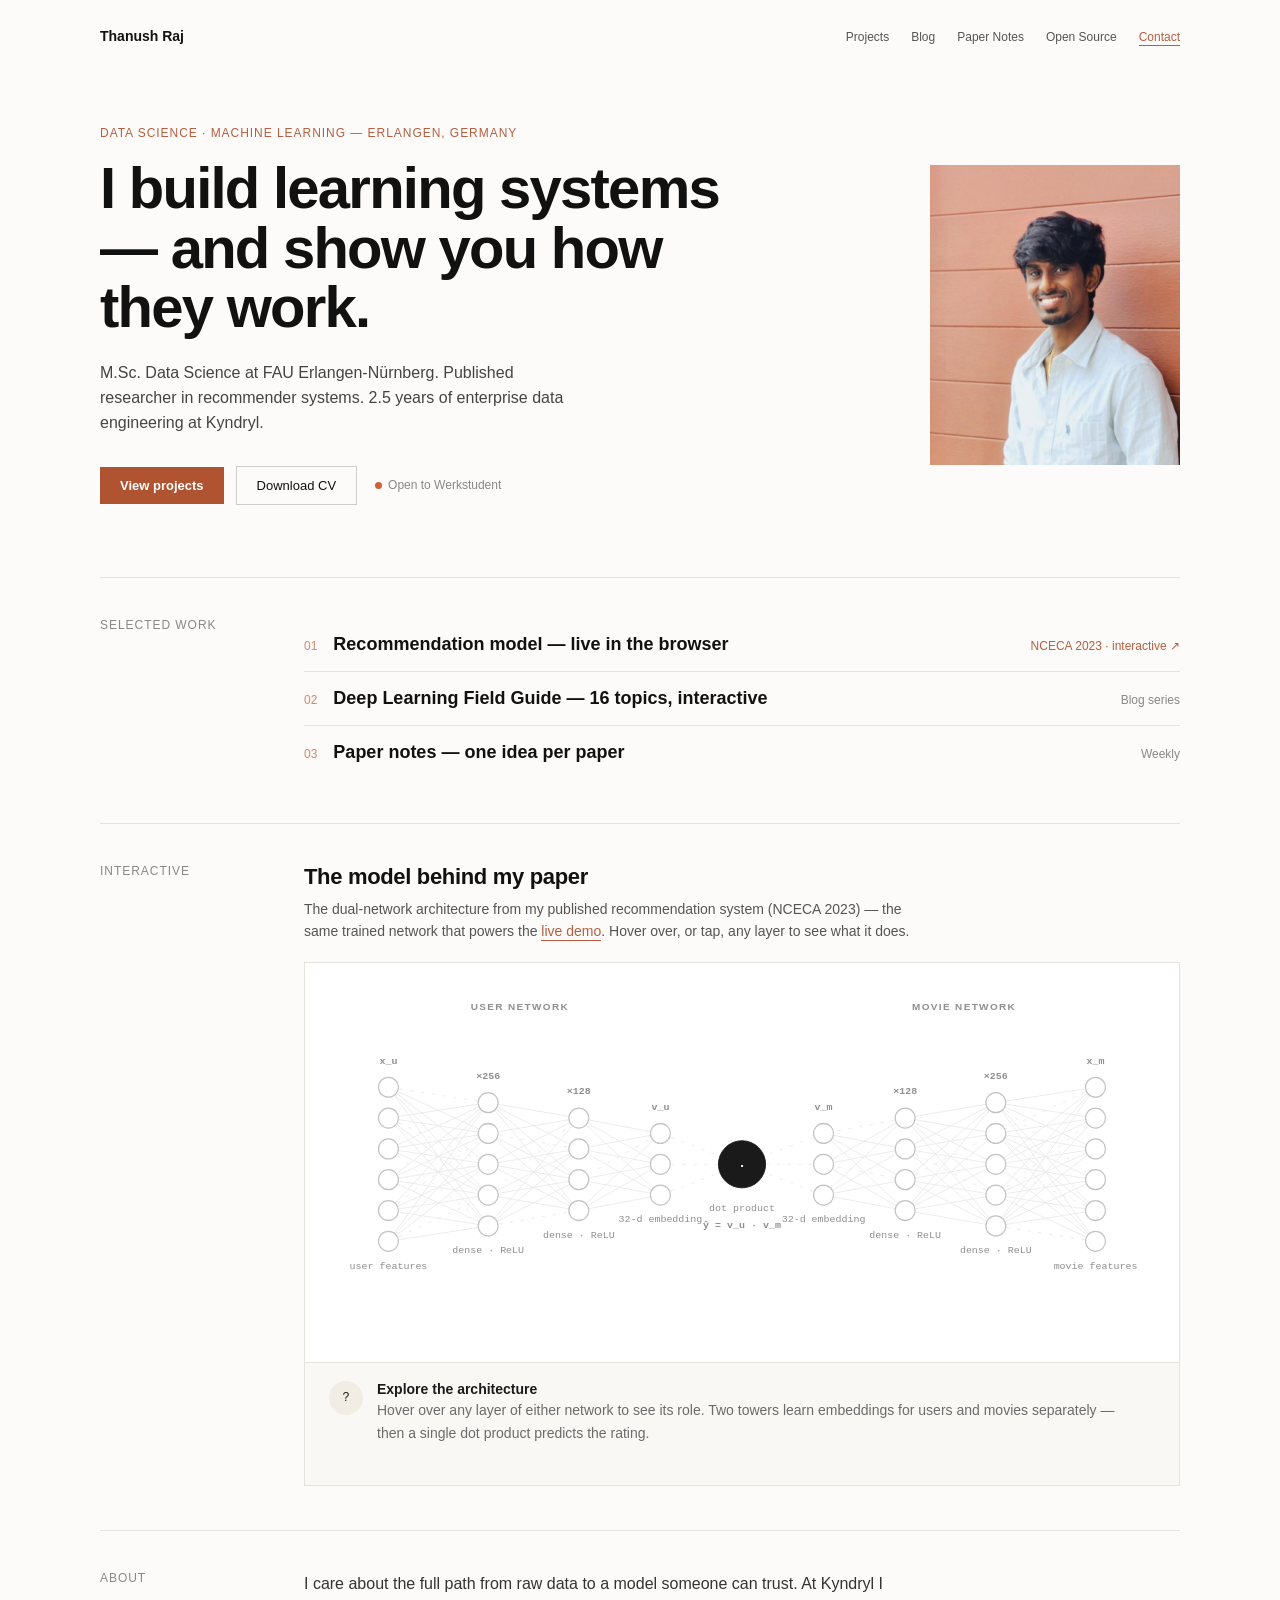
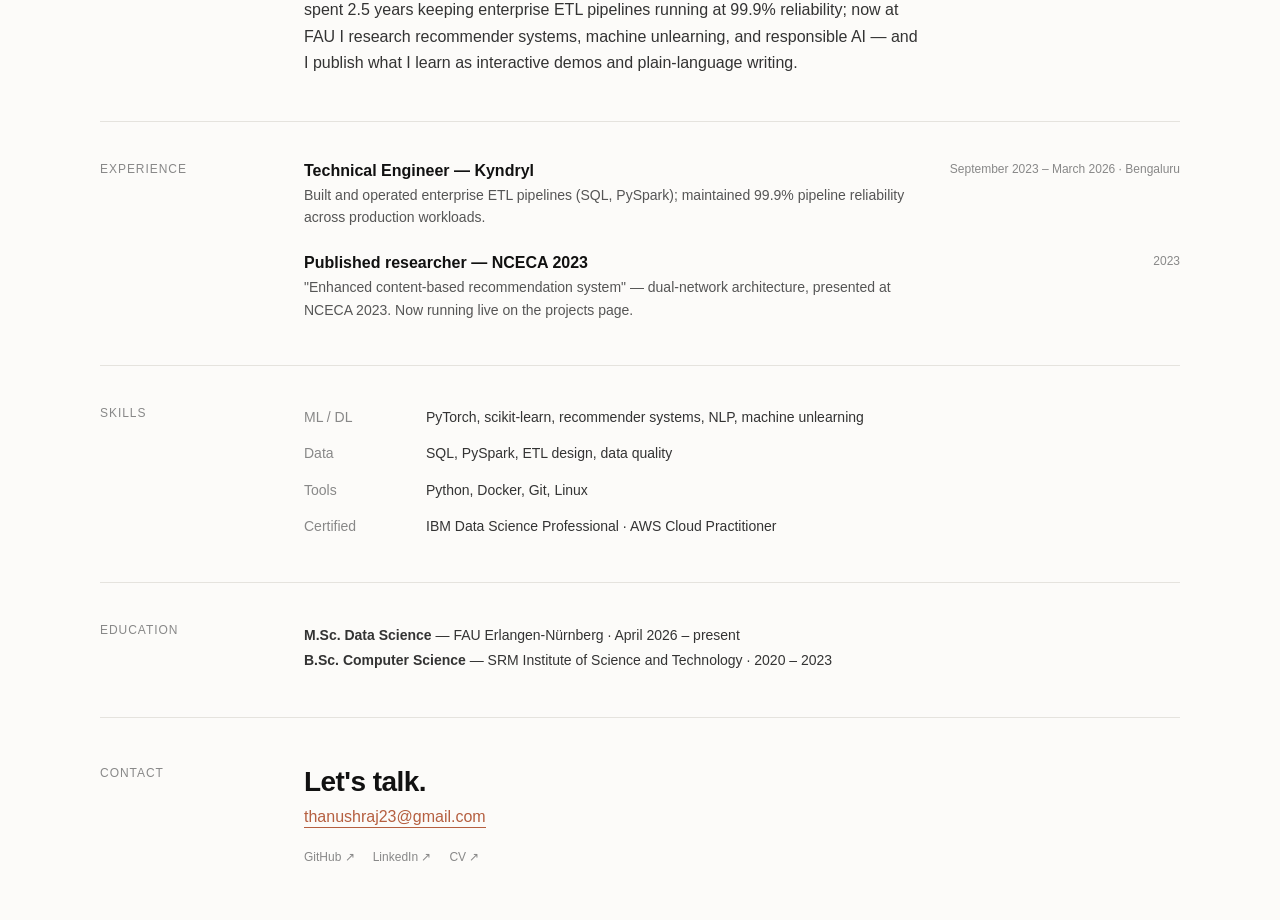
==== commit 8970bc2f: "Update index.html 1st of editing" ====
--- a/index.html
+++ b/index.html
@@ -78,8 +78,8 @@
   <div style="font-size:12px;color:#888;letter-spacing:.08em;text-transform:uppercase">Experience</div>
   <div style="display:flex;flex-direction:column;gap:26px">
     <div style="display:grid;grid-template-columns:1fr auto;gap:4px 20px">
-      <div style="font-size:16px;font-weight:700">Data Engineer — Kyndryl</div>
-      <div style="font-size:12px;color:#888">2021 – 2023 · Bengaluru</div>
+      <div style="font-size:16px;font-weight:700">Technical Engineer — Kyndryl</div>
+      <div style="font-size:12px;color:#888">September 2023 – March 2026 · Bengaluru</div>
       <div style="grid-column:1/-1;font-size:14px;line-height:1.6;color:#555;max-width:620px">Built and operated enterprise ETL pipelines (SQL, PySpark); maintained 99.9% pipeline reliability across production workloads.</div>
     </div>
     <div style="display:grid;grid-template-columns:1fr auto;gap:4px 20px">
@@ -103,8 +103,8 @@
 <div data-screen-label="Education" style="border-top:1px solid #e5e3de;padding:40px 0 44px;display:grid;grid-template-columns:180px 1fr;gap:24px">
   <div style="font-size:12px;color:#888;letter-spacing:.08em;text-transform:uppercase">Education</div>
   <div style="font-size:14px;line-height:1.8;color:#333">
-    <div><strong>M.Sc. Data Science</strong> — FAU Erlangen-Nürnberg · 2024 – present</div>
-    <div><strong>B.E. Computer Science</strong> — Anna University · 2017 – 2021</div>
+    <div><strong>M.Sc. Data Science</strong> — FAU Erlangen-Nürnberg · April 2026 – present</div>
+    <div><strong>B.Sc. Computer Science</strong> — SRM Institute of Science and Technology · 2020 – 2023</div>
   </div>
 </div>
 
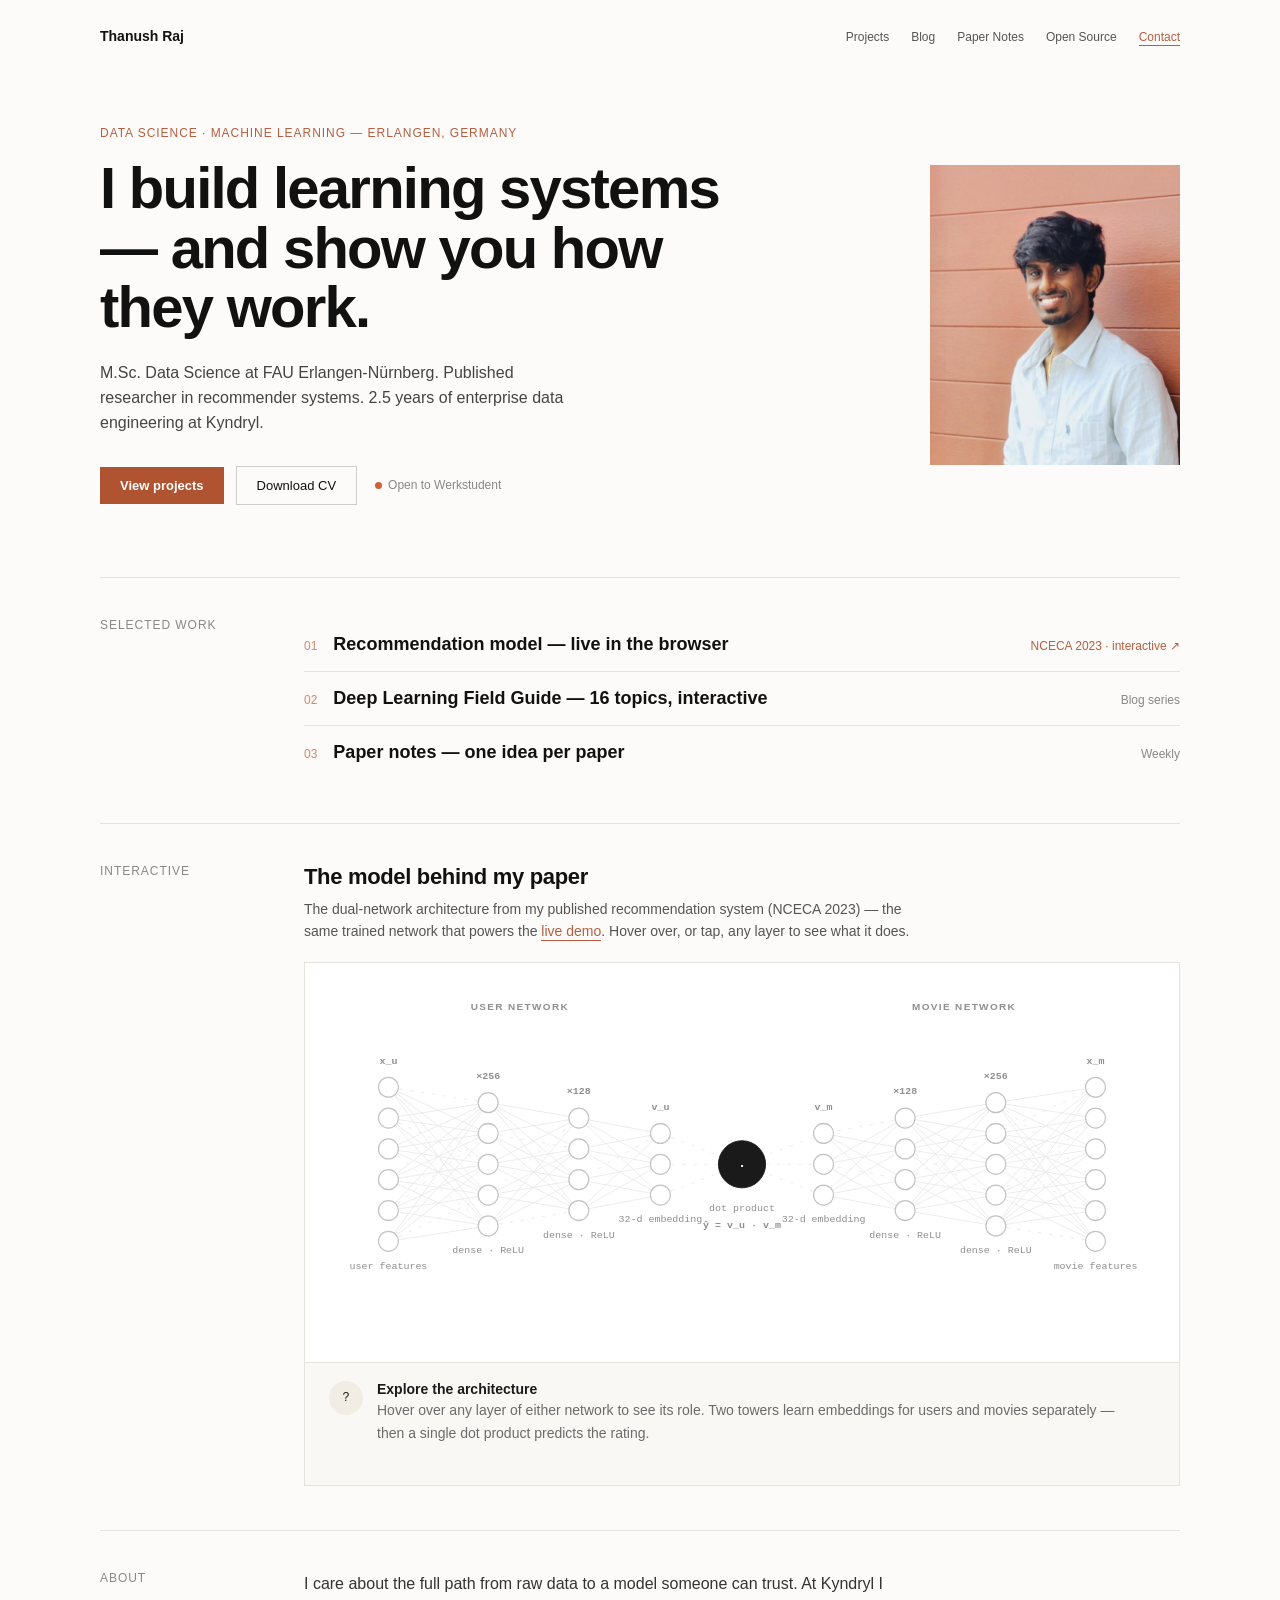
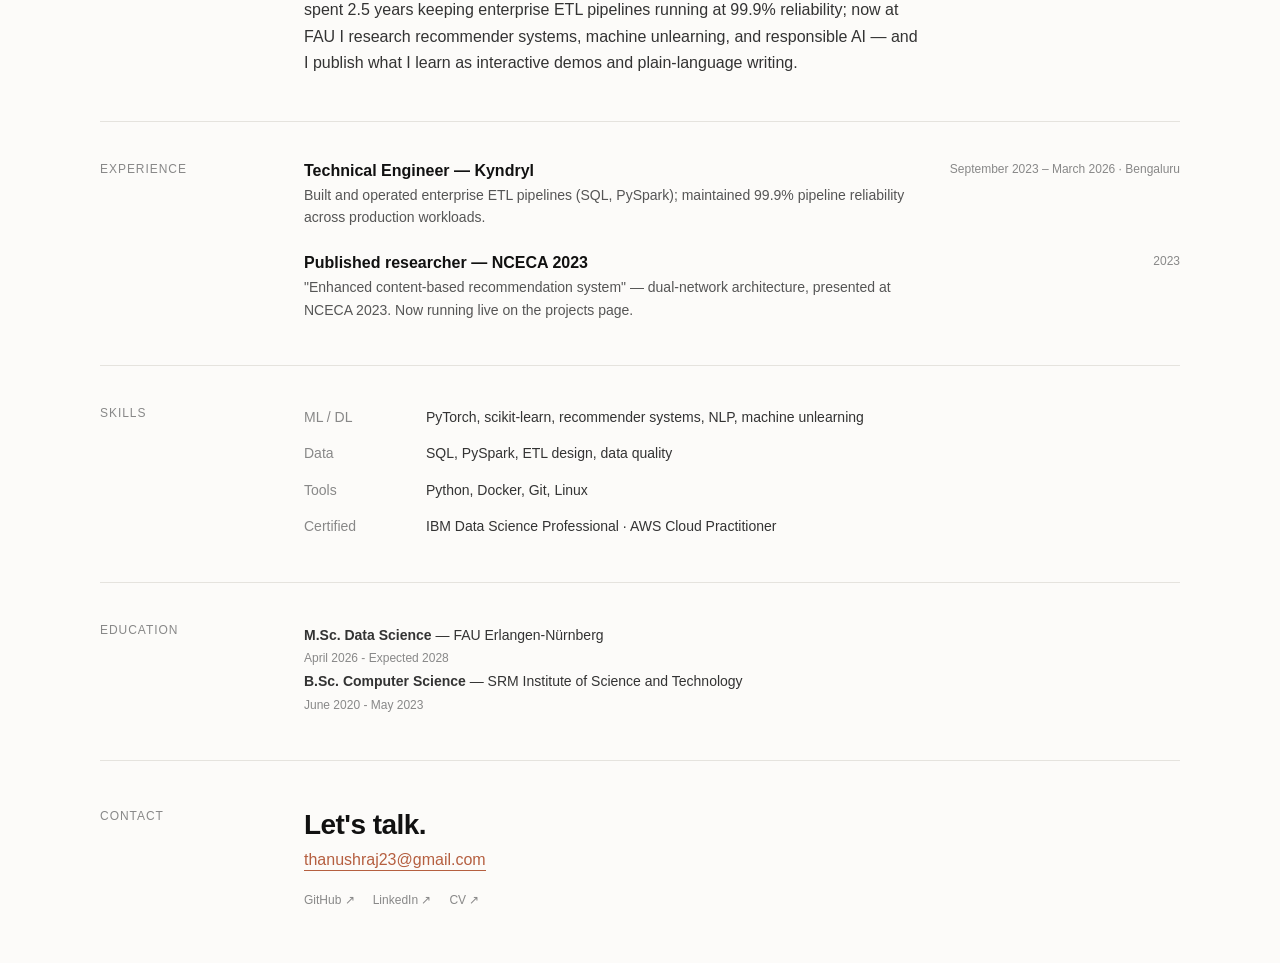
==== commit 71b99143: "Update education section with expected graduation dates Phase 2 - Year correction" ====
--- a/index.html
+++ b/index.html
@@ -103,8 +103,10 @@
 <div data-screen-label="Education" style="border-top:1px solid #e5e3de;padding:40px 0 44px;display:grid;grid-template-columns:180px 1fr;gap:24px">
   <div style="font-size:12px;color:#888;letter-spacing:.08em;text-transform:uppercase">Education</div>
   <div style="font-size:14px;line-height:1.8;color:#333">
-    <div><strong>M.Sc. Data Science</strong> — FAU Erlangen-Nürnberg · April 2026 – present</div>
-    <div><strong>B.Sc. Computer Science</strong> — SRM Institute of Science and Technology · 2020 – 2023</div>
+    <div><strong>M.Sc. Data Science</strong> — FAU Erlangen-Nürnberg </div>
+    <div style="font-size:12px;color:#888"> April 2026 - Expected 2028</div>
+    <div><strong>B.Sc. Computer Science</strong> — SRM Institute of Science and Technology </div>
+    <div style="font-size:12px;color:#888">June 2020 - May 2023</div>
   </div>
 </div>
 
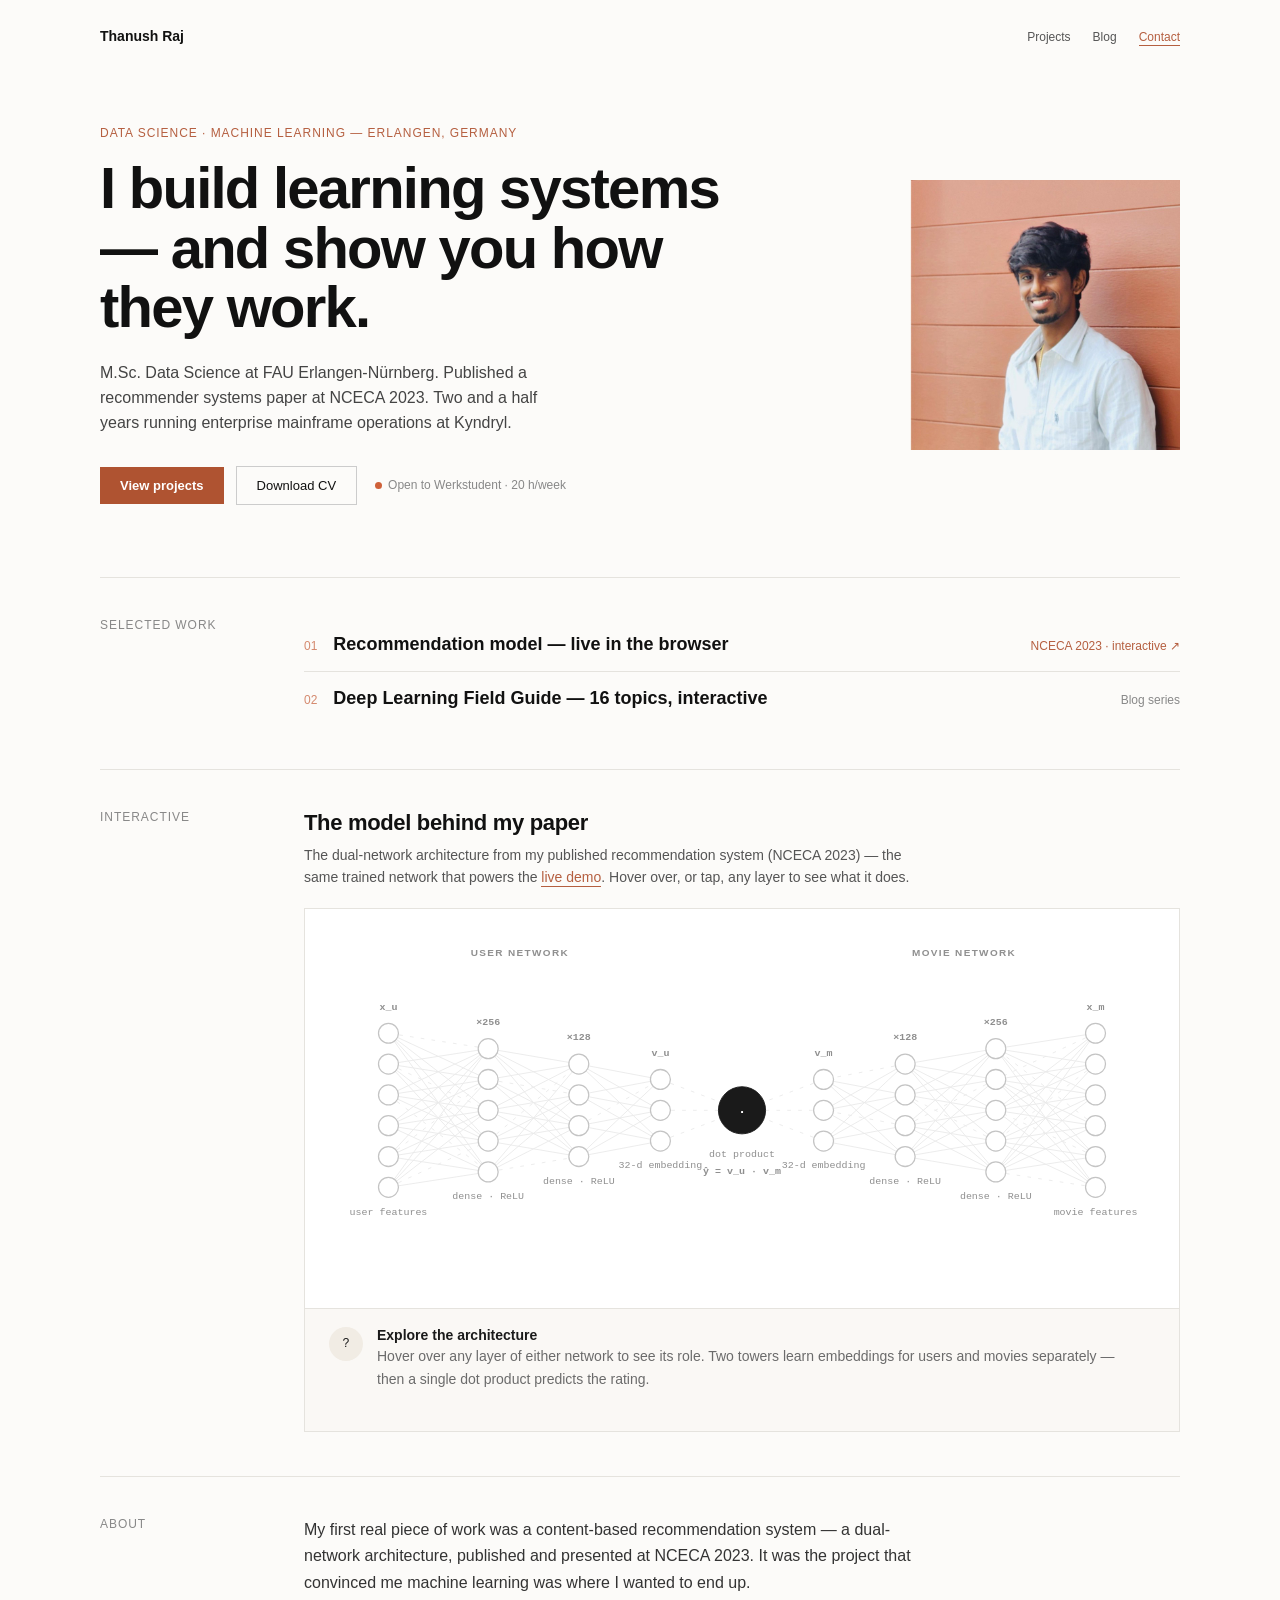
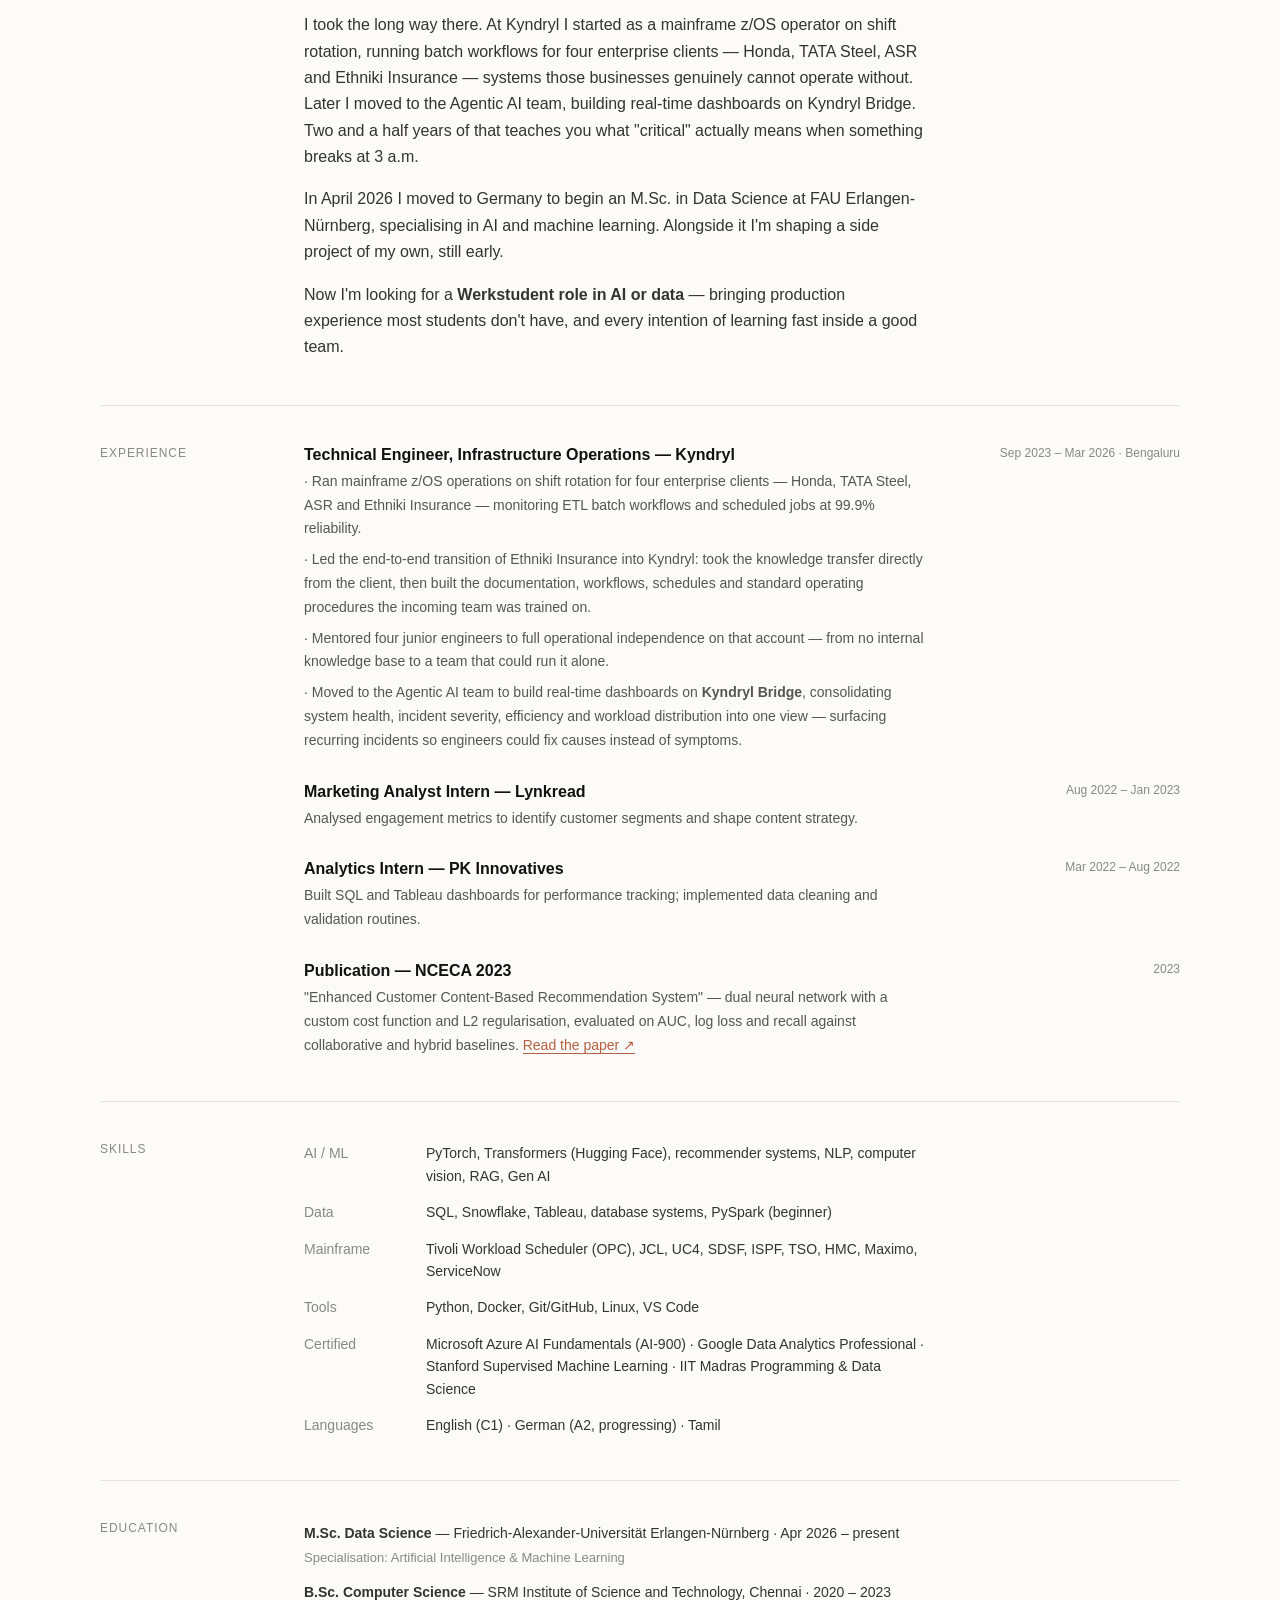
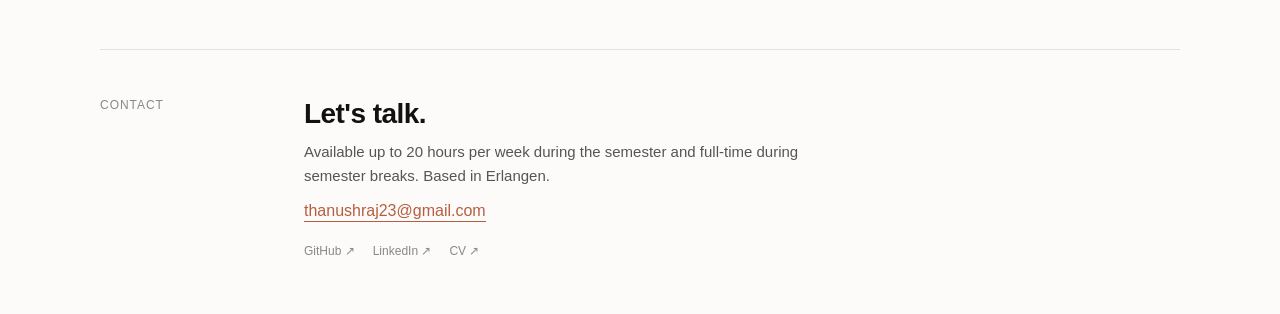
==== commit 86571de6: "Add files via upload" ====
--- a/index.html
+++ b/index.html
@@ -3,64 +3,65 @@
 <head>
 <meta charset="utf-8">
 <meta name="viewport" content="width=device-width, initial-scale=1">
+<link rel="icon" type="image/svg+xml" href="favicon.svg">
 <title>Thanush Raj Uma Babu — Data Science & ML</title>
+<meta name="description" content="M.Sc. Data Science at FAU Erlangen-Nürnberg. Two and a half years of enterprise infrastructure operations at Kyndryl. Open to Werkstudent roles in AI and data.">
 <style>
 body{margin:0;background:#fcfbf9;font-family:Helvetica,Arial,sans-serif;color:#111}
 a{color:inherit;text-decoration:none}
 a:hover{color:oklch(0.58 0.12 40)}
+@media(max-width:820px){
+  .wrapper{padding:0 22px !important}
+  .hero{flex-direction:column-reverse !important;gap:28px !important;padding:44px 0 52px !important}
+  .hero h1{font-size:38px !important}
+  .row{grid-template-columns:1fr !important;gap:10px !important}
+}
 </style>
-
 <script src="assets/nn-diagram.js" defer></script>
 </head>
 <body>
-<div style="max-width:1080px;margin:0 auto;padding:0 48px">
+<div class="wrapper" style="max-width:1080px;margin:0 auto;padding:0 48px">
 
-<div style="padding-top:28px;display:flex;justify-content:space-between;align-items:baseline">
+<div style="padding-top:28px;display:flex;justify-content:space-between;align-items:baseline;flex-wrap:wrap;gap:12px">
   <a href="index.html" style="font-size:14px;font-weight:700;color:#111">Thanush Raj</a>
-  <div style="display:flex;gap:22px;font-size:12px;color:#555">
+  <div style="display:flex;gap:22px;font-size:12px;color:#555;flex-wrap:wrap">
     <a href="projects/index.html">Projects</a>
     <a href="blog/index.html">Blog</a>
-    <a href="blog/index.html#notes">Paper Notes</a>
-    <a href="projects/index.html#oss">Open Source</a>
     <a href="#contact" style="color:oklch(0.58 0.12 40);border-bottom:1px solid oklch(0.58 0.12 40);padding-bottom:1px">Contact</a>
   </div>
 </div>
 
-<div style="padding:80px 0 72px;display:flex;gap:56px;align-items:center">
+<div class="hero" style="padding:80px 0 72px;display:flex;gap:56px;align-items:center">
   <div style="flex:1">
     <div style="font-size:12px;color:oklch(0.58 0.12 40);letter-spacing:.08em;text-transform:uppercase;margin-bottom:18px">Data Science · Machine Learning — Erlangen, Germany</div>
     <h1 style="margin:0;font-size:58px;line-height:1.03;font-weight:700;letter-spacing:-.03em;color:#111;text-wrap:pretty">I build learning systems — and show you how they work.</h1>
-    <p style="margin:24px 0 0;font-size:16px;line-height:1.55;color:#444;max-width:480px">M.Sc. Data Science at FAU Erlangen-Nürnberg. Published researcher in recommender systems. 2.5 years of enterprise data engineering at Kyndryl.</p>
-    <div style="margin-top:30px;display:flex;gap:12px;align-items:center">
+    <p style="margin:24px 0 0;font-size:16px;line-height:1.55;color:#444;max-width:480px">M.Sc. Data Science at FAU Erlangen-Nürnberg. Published a recommender systems paper at NCECA 2023. Two and a half years running enterprise mainframe operations at Kyndryl.</p>
+    <div style="margin-top:30px;display:flex;gap:12px;align-items:center;flex-wrap:wrap">
       <a href="projects/index.html" style="font-size:13px;font-weight:700;color:#fff;background:oklch(0.55 0.13 40);padding:11px 20px">View projects</a>
       <a href="assets/Thanush_Raj_CV.pdf" target="_blank" style="font-size:13px;color:#111;padding:11px 20px;border:1px solid #ccc">Download CV</a>
-      <span style="font-size:12px;color:#888;margin-left:6px;display:flex;align-items:center;gap:6px"><span style="width:7px;height:7px;border-radius:50%;background:oklch(0.62 0.15 40);display:inline-block"></span>Open to Werkstudent</span>
+      <span style="font-size:12px;color:#888;margin-left:6px;display:flex;align-items:center;gap:6px"><span style="width:7px;height:7px;border-radius:50%;background:oklch(0.62 0.15 40);display:inline-block"></span>Open to Werkstudent · 20 h/week</span>
     </div>
   </div>
   <div style="flex:none">
-    <img src="assets/photo.jpeg" alt="Thanush Raj" style="display:block;width:250px;height:300px;object-fit:cover">
+    <img src="assets/photo.jpeg" alt="Thanush Raj" style="display:block;width:270px;height:270px;object-fit:cover">
   </div>
 </div>
 
-<div data-screen-label="Selected work" style="border-top:1px solid #e5e3de;padding:40px 0 44px;display:grid;grid-template-columns:180px 1fr;gap:24px">
+<div data-screen-label="Selected work" class="row" style="border-top:1px solid #e5e3de;padding:40px 0 44px;display:grid;grid-template-columns:180px 1fr;gap:24px">
   <div style="font-size:12px;color:#888;letter-spacing:.08em;text-transform:uppercase">Selected work</div>
   <div>
     <a href="projects/recommender-demo.html" style="display:flex;justify-content:space-between;align-items:baseline;gap:20px;padding:16px 0;border-bottom:1px solid #e5e3de">
       <span style="display:flex;gap:16px;align-items:baseline"><span style="font-size:12px;color:oklch(0.7 0.1 40)">01</span><span style="font-size:18px;font-weight:700;color:#111">Recommendation model — live in the browser</span></span>
       <span style="font-size:12px;color:oklch(0.58 0.12 40);flex:none">NCECA 2023 · interactive ↗</span>
     </a>
-    <a href="blog/deep-learning-guide.html" style="display:flex;justify-content:space-between;align-items:baseline;gap:20px;padding:16px 0;border-bottom:1px solid #e5e3de">
+    <a href="blog/deep-learning-guide.html" style="display:flex;justify-content:space-between;align-items:baseline;gap:20px;padding:16px 0">
       <span style="display:flex;gap:16px;align-items:baseline"><span style="font-size:12px;color:oklch(0.7 0.1 40)">02</span><span style="font-size:18px;font-weight:700;color:#111">Deep Learning Field Guide — 16 topics, interactive</span></span>
       <span style="font-size:12px;color:#888;flex:none">Blog series</span>
-    </a>
-    <a href="blog/index.html#notes" style="display:flex;justify-content:space-between;align-items:baseline;gap:20px;padding:16px 0">
-      <span style="display:flex;gap:16px;align-items:baseline"><span style="font-size:12px;color:oklch(0.7 0.1 40)">03</span><span style="font-size:18px;font-weight:700;color:#111">Paper notes — one idea per paper</span></span>
-      <span style="font-size:12px;color:#888;flex:none">Weekly</span>
     </a>
   </div>
 </div>
 
-<div data-screen-label="Interactive model" style="border-top:1px solid #e5e3de;padding:40px 0 44px;display:grid;grid-template-columns:180px 1fr;gap:24px">
+<div data-screen-label="Interactive model" class="row" style="border-top:1px solid #e5e3de;padding:40px 0 44px;display:grid;grid-template-columns:180px 1fr;gap:24px">
   <div style="font-size:12px;color:#888;letter-spacing:.08em;text-transform:uppercase">Interactive</div>
   <div style="min-width:0">
     <div style="font-size:22px;font-weight:700;letter-spacing:-.015em;color:#111">The model behind my paper</div>
@@ -69,55 +70,81 @@
   </div>
 </div>
 
-<div data-screen-label="About" style="border-top:1px solid #e5e3de;padding:40px 0 44px;display:grid;grid-template-columns:180px 1fr;gap:24px">
+<div id="about" data-screen-label="About" class="row" style="border-top:1px solid #e5e3de;padding:40px 0 44px;display:grid;grid-template-columns:180px 1fr;gap:24px">
   <div style="font-size:12px;color:#888;letter-spacing:.08em;text-transform:uppercase">About</div>
-  <p style="margin:0;font-size:16px;line-height:1.65;color:#333;max-width:620px">I care about the full path from raw data to a model someone can trust. At Kyndryl I spent 2.5 years keeping enterprise ETL pipelines running at 99.9% reliability; now at FAU I research recommender systems, machine unlearning, and responsible AI — and I publish what I learn as interactive demos and plain-language writing.</p>
-</div>
-
-<div data-screen-label="Experience" style="border-top:1px solid #e5e3de;padding:40px 0 44px;display:grid;grid-template-columns:180px 1fr;gap:24px">
-  <div style="font-size:12px;color:#888;letter-spacing:.08em;text-transform:uppercase">Experience</div>
-  <div style="display:flex;flex-direction:column;gap:26px">
-    <div style="display:grid;grid-template-columns:1fr auto;gap:4px 20px">
-      <div style="font-size:16px;font-weight:700">Technical Engineer — Kyndryl</div>
-      <div style="font-size:12px;color:#888">September 2023 – March 2026 · Bengaluru</div>
-      <div style="grid-column:1/-1;font-size:14px;line-height:1.6;color:#555;max-width:620px">Built and operated enterprise ETL pipelines (SQL, PySpark); maintained 99.9% pipeline reliability across production workloads.</div>
-    </div>
-    <div style="display:grid;grid-template-columns:1fr auto;gap:4px 20px">
-      <div style="font-size:16px;font-weight:700">Published researcher — NCECA 2023</div>
-      <div style="font-size:12px;color:#888">2023</div>
-      <div style="grid-column:1/-1;font-size:14px;line-height:1.6;color:#555;max-width:620px">"Enhanced content-based recommendation system" — dual-network architecture, presented at NCECA 2023. Now running live on the projects page.</div>
-    </div>
+  <div style="max-width:620px">
+    <p style="margin:0 0 16px;font-size:16px;line-height:1.65;color:#333">My first real piece of work was a content-based recommendation system — a dual-network architecture, published and presented at NCECA 2023. It was the project that convinced me machine learning was where I wanted to end up.</p>
+    <p style="margin:0 0 16px;font-size:16px;line-height:1.65;color:#333">I took the long way there. At Kyndryl I started as a mainframe z/OS operator on shift rotation, running batch workflows for four enterprise clients — Honda, TATA Steel, ASR and Ethniki Insurance — systems those businesses genuinely cannot operate without. Later I moved to the Agentic AI team, building real-time dashboards on Kyndryl Bridge. Two and a half years of that teaches you what "critical" actually means when something breaks at 3 a.m.</p>
+    <p style="margin:0 0 16px;font-size:16px;line-height:1.65;color:#333">In April 2026 I moved to Germany to begin an M.Sc. in Data Science at FAU Erlangen-Nürnberg, specialising in AI and machine learning. Alongside it I'm shaping a side project of my own, still early.</p>
+    <p style="margin:0;font-size:16px;line-height:1.65;color:#333">Now I'm looking for a <strong>Werkstudent role in AI or data</strong> — bringing production experience most students don't have, and every intention of learning fast inside a good team.</p>
   </div>
 </div>
 
-<div data-screen-label="Skills" style="border-top:1px solid #e5e3de;padding:40px 0 44px;display:grid;grid-template-columns:180px 1fr;gap:24px">
-  <div style="font-size:12px;color:#888;letter-spacing:.08em;text-transform:uppercase">Skills</div>
-  <div style="display:flex;flex-direction:column;gap:14px;max-width:620px">
-    <div style="display:flex;gap:12px;font-size:14px;line-height:1.6"><span style="flex:none;width:110px;color:#888">ML / DL</span><span style="color:#333">PyTorch, scikit-learn, recommender systems, NLP, machine unlearning</span></div>
-    <div style="display:flex;gap:12px;font-size:14px;line-height:1.6"><span style="flex:none;width:110px;color:#888">Data</span><span style="color:#333">SQL, PySpark, ETL design, data quality</span></div>
-    <div style="display:flex;gap:12px;font-size:14px;line-height:1.6"><span style="flex:none;width:110px;color:#888">Tools</span><span style="color:#333">Python, Docker, Git, Linux</span></div>
-    <div style="display:flex;gap:12px;font-size:14px;line-height:1.6"><span style="flex:none;width:110px;color:#888">Certified</span><span style="color:#333">IBM Data Science Professional · AWS Cloud Practitioner</span></div>
+<div data-screen-label="Experience" class="row" style="border-top:1px solid #e5e3de;padding:40px 0 44px;display:grid;grid-template-columns:180px 1fr;gap:24px">
+  <div style="font-size:12px;color:#888;letter-spacing:.08em;text-transform:uppercase">Experience</div>
+  <div style="display:flex;flex-direction:column;gap:30px">
+
+    <div style="display:grid;grid-template-columns:1fr auto;gap:6px 20px">
+      <div style="font-size:16px;font-weight:700">Technical Engineer, Infrastructure Operations — Kyndryl</div>
+      <div style="font-size:12px;color:#888">Sep 2023 – Mar 2026 · Bengaluru</div>
+      <div style="grid-column:1/-1;font-size:14px;line-height:1.7;color:#555;max-width:620px">
+        <div style="margin-bottom:7px">· Ran mainframe z/OS operations on shift rotation for four enterprise clients — Honda, TATA Steel, ASR and Ethniki Insurance — monitoring ETL batch workflows and scheduled jobs at 99.9% reliability.</div>
+        <div style="margin-bottom:7px">· Led the end-to-end transition of Ethniki Insurance into Kyndryl: took the knowledge transfer directly from the client, then built the documentation, workflows, schedules and standard operating procedures the incoming team was trained on.</div>
+        <div style="margin-bottom:7px">· Mentored four junior engineers to full operational independence on that account — from no internal knowledge base to a team that could run it alone.</div>
+        <div>· Moved to the Agentic AI team to build real-time dashboards on <strong>Kyndryl Bridge</strong>, consolidating system health, incident severity, efficiency and workload distribution into one view — surfacing recurring incidents so engineers could fix causes instead of symptoms.</div>
+      </div>
+    </div>
+
+    <div style="display:grid;grid-template-columns:1fr auto;gap:6px 20px">
+      <div style="font-size:16px;font-weight:700">Marketing Analyst Intern — Lynkread</div>
+      <div style="font-size:12px;color:#888">Aug 2022 – Jan 2023</div>
+      <div style="grid-column:1/-1;font-size:14px;line-height:1.7;color:#555;max-width:620px">Analysed engagement metrics to identify customer segments and shape content strategy.</div>
+    </div>
+
+    <div style="display:grid;grid-template-columns:1fr auto;gap:6px 20px">
+      <div style="font-size:16px;font-weight:700">Analytics Intern — PK Innovatives</div>
+      <div style="font-size:12px;color:#888">Mar 2022 – Aug 2022</div>
+      <div style="grid-column:1/-1;font-size:14px;line-height:1.7;color:#555;max-width:620px">Built SQL and Tableau dashboards for performance tracking; implemented data cleaning and validation routines.</div>
+    </div>
+
+    <div style="display:grid;grid-template-columns:1fr auto;gap:6px 20px">
+      <div style="font-size:16px;font-weight:700">Publication — NCECA 2023</div>
+      <div style="font-size:12px;color:#888">2023</div>
+      <div style="grid-column:1/-1;font-size:14px;line-height:1.7;color:#555;max-width:620px">"Enhanced Customer Content-Based Recommendation System" — dual neural network with a custom cost function and L2 regularisation, evaluated on AUC, log loss and recall against collaborative and hybrid baselines. <a href="https://doi.org/10.5281/zenodo.7965018" target="_blank" style="color:oklch(0.58 0.12 40);border-bottom:1px solid oklch(0.58 0.12 40)">Read the paper ↗</a></div>
+    </div>
+
   </div>
 </div>
 
-<div data-screen-label="Education" style="border-top:1px solid #e5e3de;padding:40px 0 44px;display:grid;grid-template-columns:180px 1fr;gap:24px">
-  <div style="font-size:12px;color:#888;letter-spacing:.08em;text-transform:uppercase">Education</div>
-  <div style="font-size:14px;line-height:1.8;color:#333">
-    <div><strong>M.Sc. Data Science</strong> — FAU Erlangen-Nürnberg </div>
-    <div style="font-size:12px;color:#888"> April 2026 - Expected 2028</div>
-    <div><strong>B.Sc. Computer Science</strong> — SRM Institute of Science and Technology </div>
-    <div style="font-size:12px;color:#888">June 2020 - May 2023</div>
+<div data-screen-label="Skills" class="row" style="border-top:1px solid #e5e3de;padding:40px 0 44px;display:grid;grid-template-columns:180px 1fr;gap:24px">
+  <div style="font-size:12px;color:#888;letter-spacing:.08em;text-transform:uppercase">Skills</div>
+  <div style="display:flex;flex-direction:column;gap:14px;max-width:620px">
+    <div style="display:flex;gap:12px;font-size:14px;line-height:1.6"><span style="flex:none;width:110px;color:#888">AI / ML</span><span style="color:#333">PyTorch, Transformers (Hugging Face), recommender systems, NLP, computer vision, RAG, Gen AI</span></div>
+    <div style="display:flex;gap:12px;font-size:14px;line-height:1.6"><span style="flex:none;width:110px;color:#888">Data</span><span style="color:#333">SQL, Snowflake, Tableau, database systems, PySpark (beginner)</span></div>
+    <div style="display:flex;gap:12px;font-size:14px;line-height:1.6"><span style="flex:none;width:110px;color:#888">Mainframe</span><span style="color:#333">Tivoli Workload Scheduler (OPC), JCL, UC4, SDSF, ISPF, TSO, HMC, Maximo, ServiceNow</span></div>
+    <div style="display:flex;gap:12px;font-size:14px;line-height:1.6"><span style="flex:none;width:110px;color:#888">Tools</span><span style="color:#333">Python, Docker, Git/GitHub, Linux, VS Code</span></div>
+    <div style="display:flex;gap:12px;font-size:14px;line-height:1.6"><span style="flex:none;width:110px;color:#888">Certified</span><span style="color:#333">Microsoft Azure AI Fundamentals (AI-900) · Google Data Analytics Professional · Stanford Supervised Machine Learning · IIT Madras Programming & Data Science</span></div>
+    <div style="display:flex;gap:12px;font-size:14px;line-height:1.6"><span style="flex:none;width:110px;color:#888">Languages</span><span style="color:#333">English (C1) · German (A2, progressing) · Tamil</span></div>
   </div>
 </div>
 
-<div id="contact" data-screen-label="Contact" style="border-top:1px solid #e5e3de;padding:48px 0 56px;display:grid;grid-template-columns:180px 1fr;gap:24px">
+<div data-screen-label="Education" class="row" style="border-top:1px solid #e5e3de;padding:40px 0 44px;display:grid;grid-template-columns:180px 1fr;gap:24px">
+  <div style="font-size:12px;color:#888;letter-spacing:.08em;text-transform:uppercase">Education</div>
+  <div style="font-size:14px;line-height:1.8;color:#333">
+    <div><strong>M.Sc. Data Science</strong> — Friedrich-Alexander-Universität Erlangen-Nürnberg · Apr 2026 – present<div style="color:#888;font-size:13px">Specialisation: Artificial Intelligence &amp; Machine Learning</div></div>
+    <div style="margin-top:10px"><strong>B.Sc. Computer Science</strong> — SRM Institute of Science and Technology, Chennai · 2020 – 2023</div>
+  </div>
+</div>
+
+<div id="contact" data-screen-label="Contact" class="row" style="border-top:1px solid #e5e3de;padding:48px 0 56px;display:grid;grid-template-columns:180px 1fr;gap:24px">
   <div style="font-size:12px;color:#888;letter-spacing:.08em;text-transform:uppercase">Contact</div>
   <div>
     <div style="font-size:28px;font-weight:700;letter-spacing:-.02em">Let's talk.</div>
-    <a href="mailto:thanushraj23@gmail.com" style="display:inline-block;margin-top:10px;font-size:16px;color:oklch(0.58 0.12 40);border-bottom:1px solid oklch(0.58 0.12 40);padding-bottom:1px">thanushraj23@gmail.com</a>
-    <div style="margin-top:22px;display:flex;gap:18px;font-size:12px;color:#888">
+    <p style="margin:10px 0 0;font-size:15px;line-height:1.6;color:#555;max-width:520px">Available up to 20 hours per week during the semester and full-time during semester breaks. Based in Erlangen.</p>
+    <a href="mailto:thanushraj23@gmail.com" style="display:inline-block;margin-top:14px;font-size:16px;color:oklch(0.58 0.12 40);border-bottom:1px solid oklch(0.58 0.12 40);padding-bottom:1px">thanushraj23@gmail.com</a>
+    <div style="margin-top:22px;display:flex;gap:18px;font-size:12px;color:#888;flex-wrap:wrap">
       <a href="https://github.com/thanushthrony" target="_blank">GitHub ↗</a>
-      <a href="https://www.linkedin.com/" target="_blank">LinkedIn ↗</a>
+      <a href="https://www.linkedin.com/in/thanush-raj/" target="_blank">LinkedIn ↗</a>
       <a href="assets/Thanush_Raj_CV.pdf" target="_blank">CV ↗</a>
     </div>
   </div>
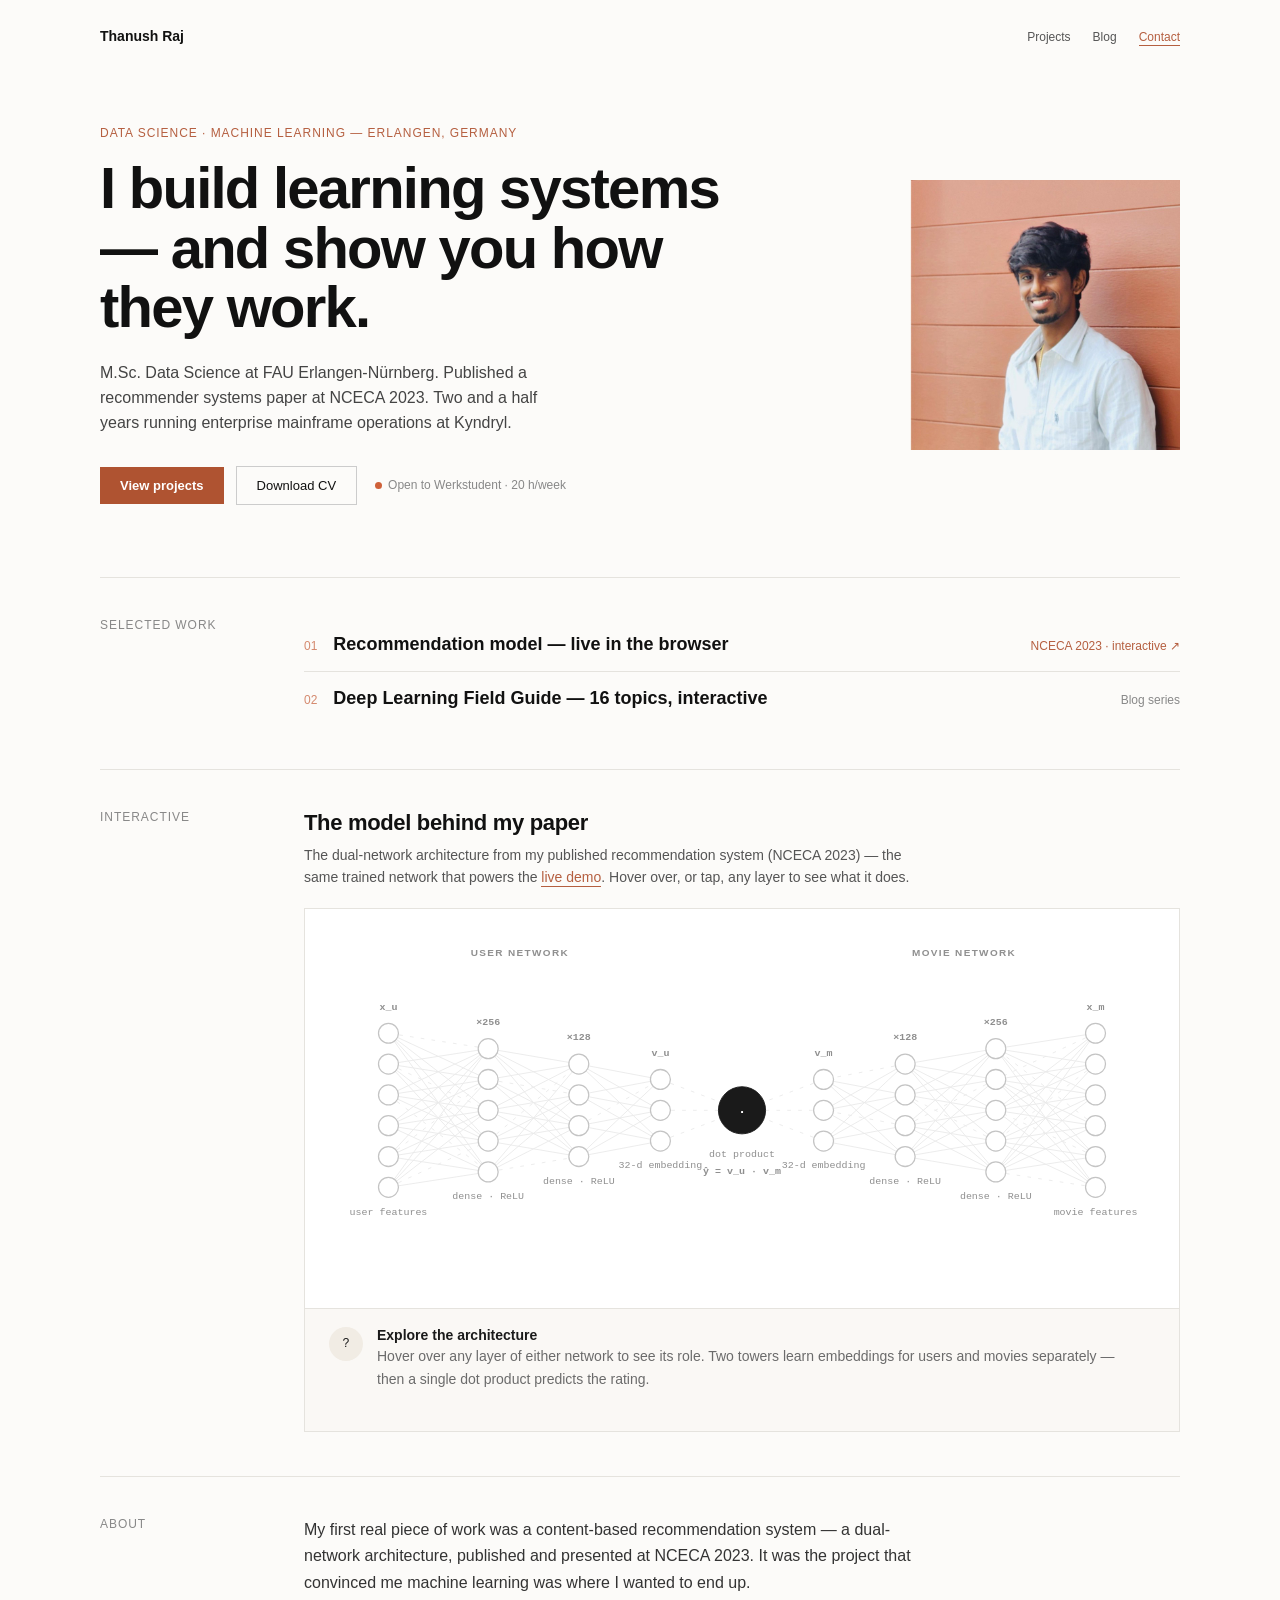
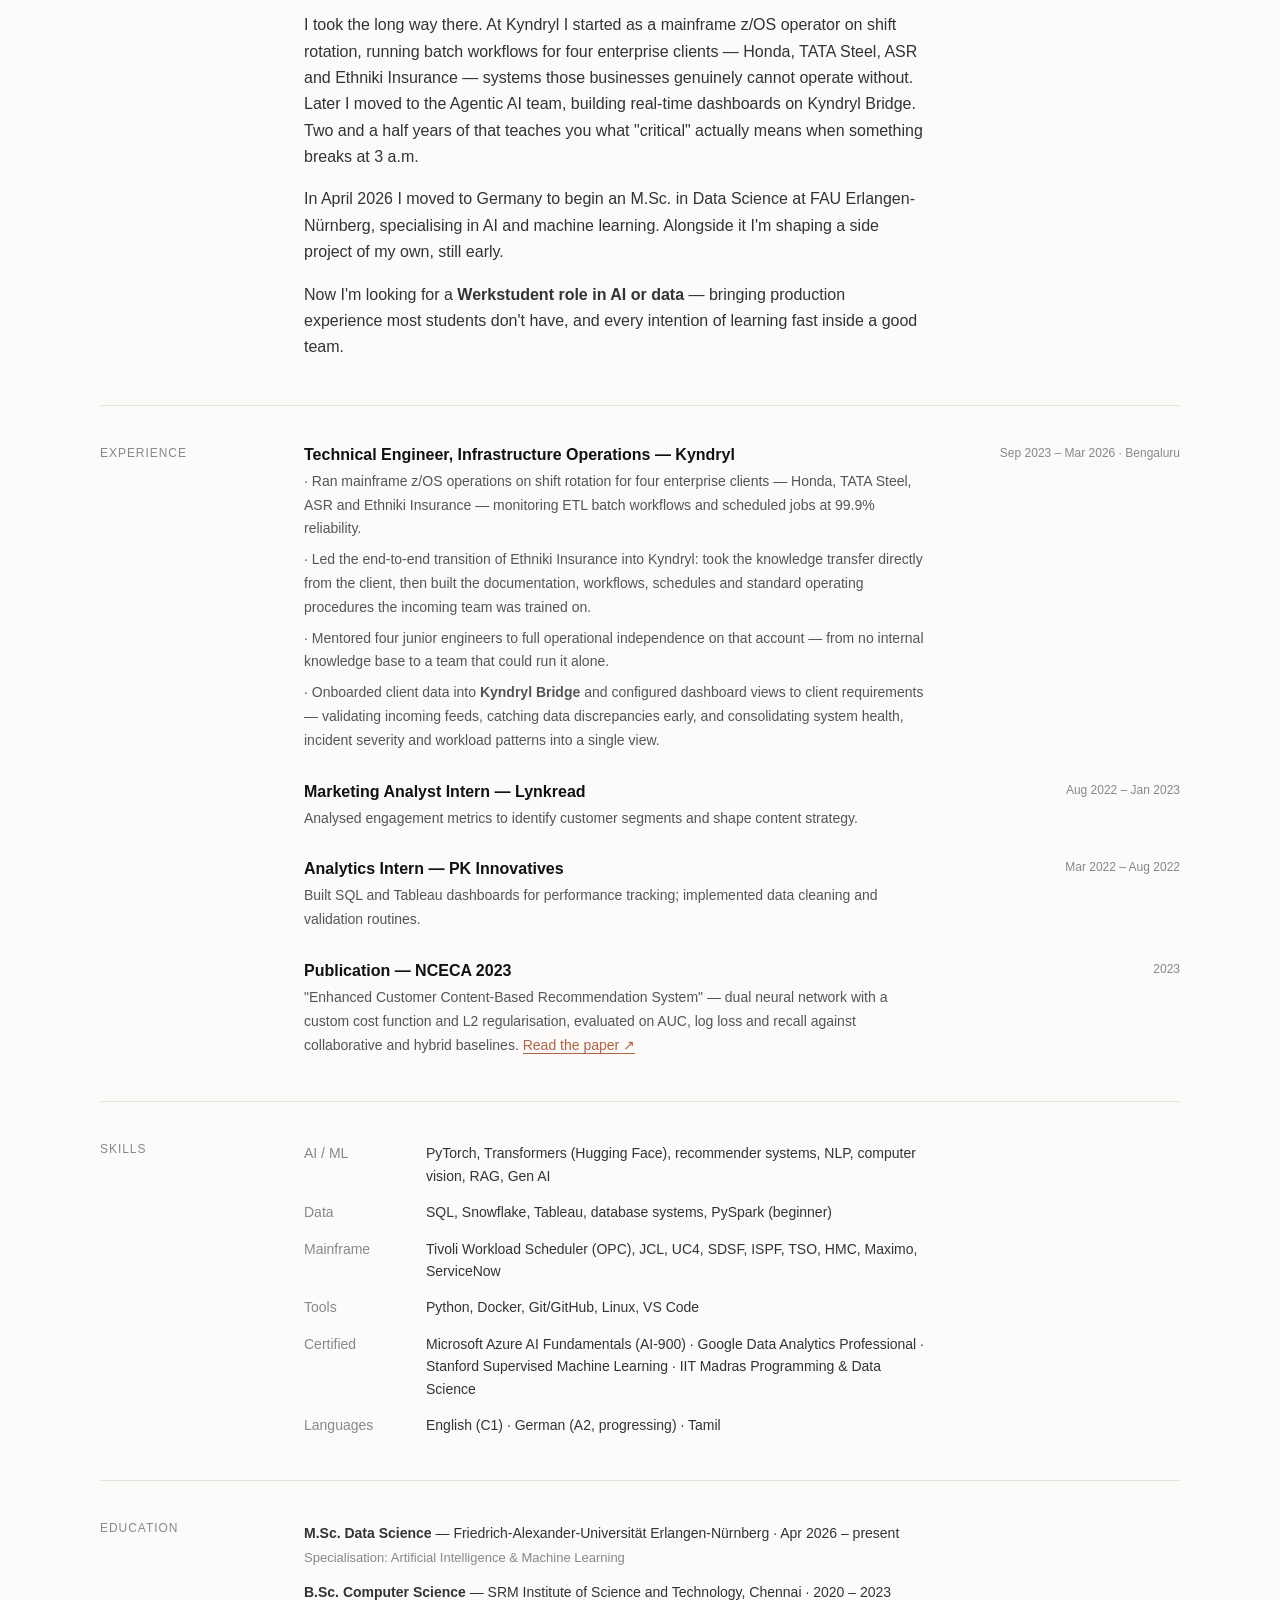
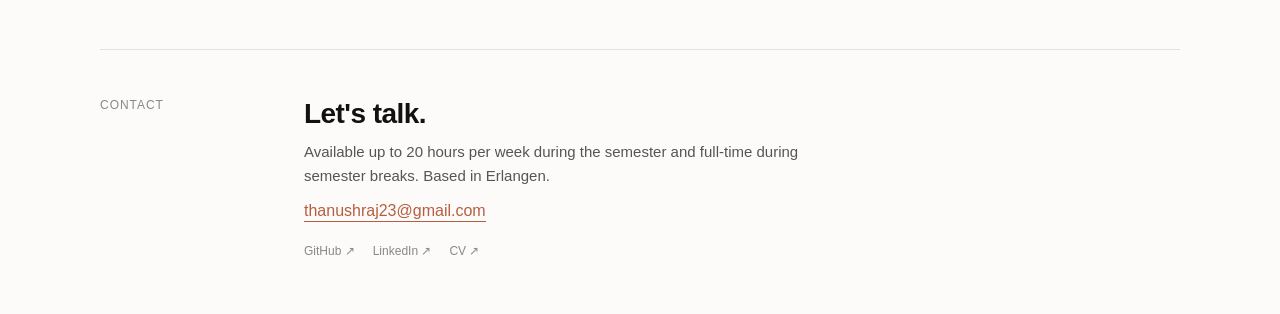
==== commit 4cc5c0b1: "Update index.html Edited exp" ====
--- a/index.html
+++ b/index.html
@@ -91,7 +91,7 @@
         <div style="margin-bottom:7px">· Ran mainframe z/OS operations on shift rotation for four enterprise clients — Honda, TATA Steel, ASR and Ethniki Insurance — monitoring ETL batch workflows and scheduled jobs at 99.9% reliability.</div>
         <div style="margin-bottom:7px">· Led the end-to-end transition of Ethniki Insurance into Kyndryl: took the knowledge transfer directly from the client, then built the documentation, workflows, schedules and standard operating procedures the incoming team was trained on.</div>
         <div style="margin-bottom:7px">· Mentored four junior engineers to full operational independence on that account — from no internal knowledge base to a team that could run it alone.</div>
-        <div>· Moved to the Agentic AI team to build real-time dashboards on <strong>Kyndryl Bridge</strong>, consolidating system health, incident severity, efficiency and workload distribution into one view — surfacing recurring incidents so engineers could fix causes instead of symptoms.</div>
+        <div>· Onboarded client data into <strong> Kyndryl Bridge </strong> and configured dashboard views to client requirements — validating incoming feeds, catching data discrepancies early, and consolidating system health, incident severity and workload patterns into a single view. </div>
       </div>
     </div>
 
